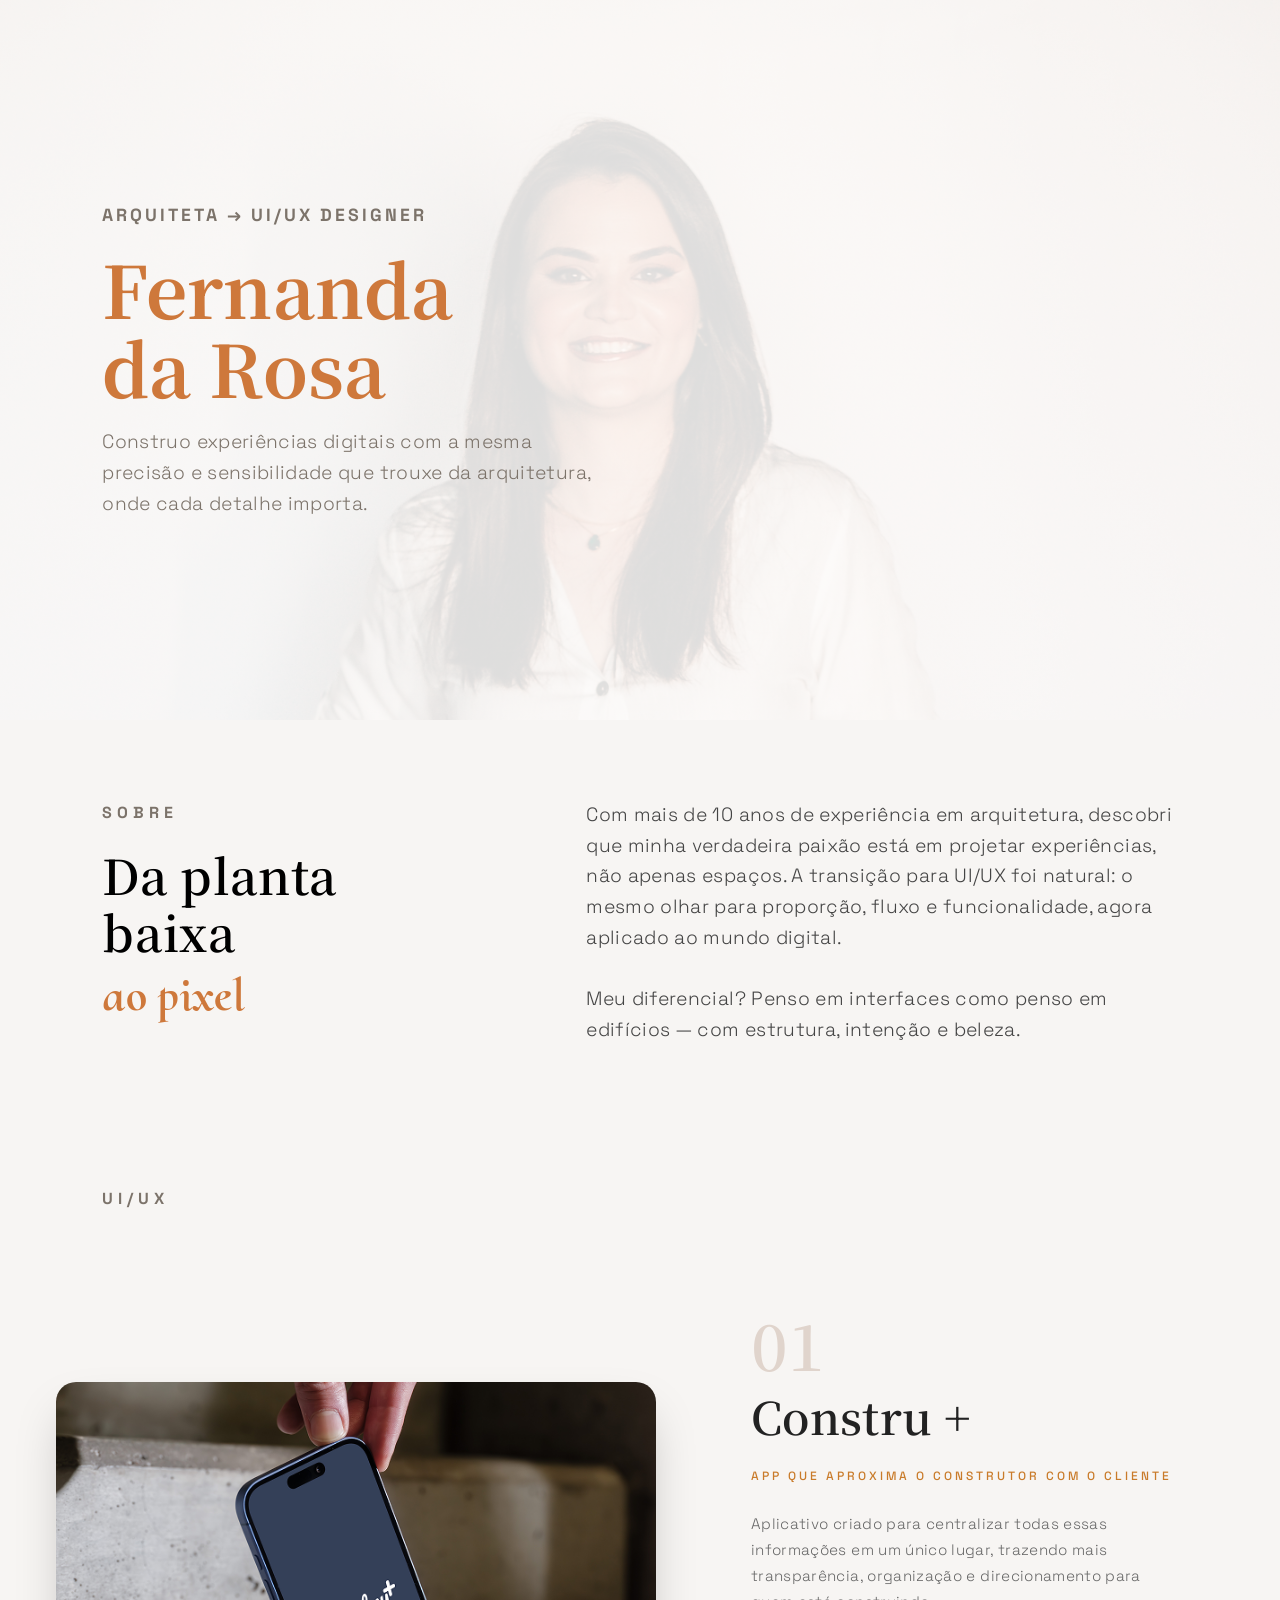
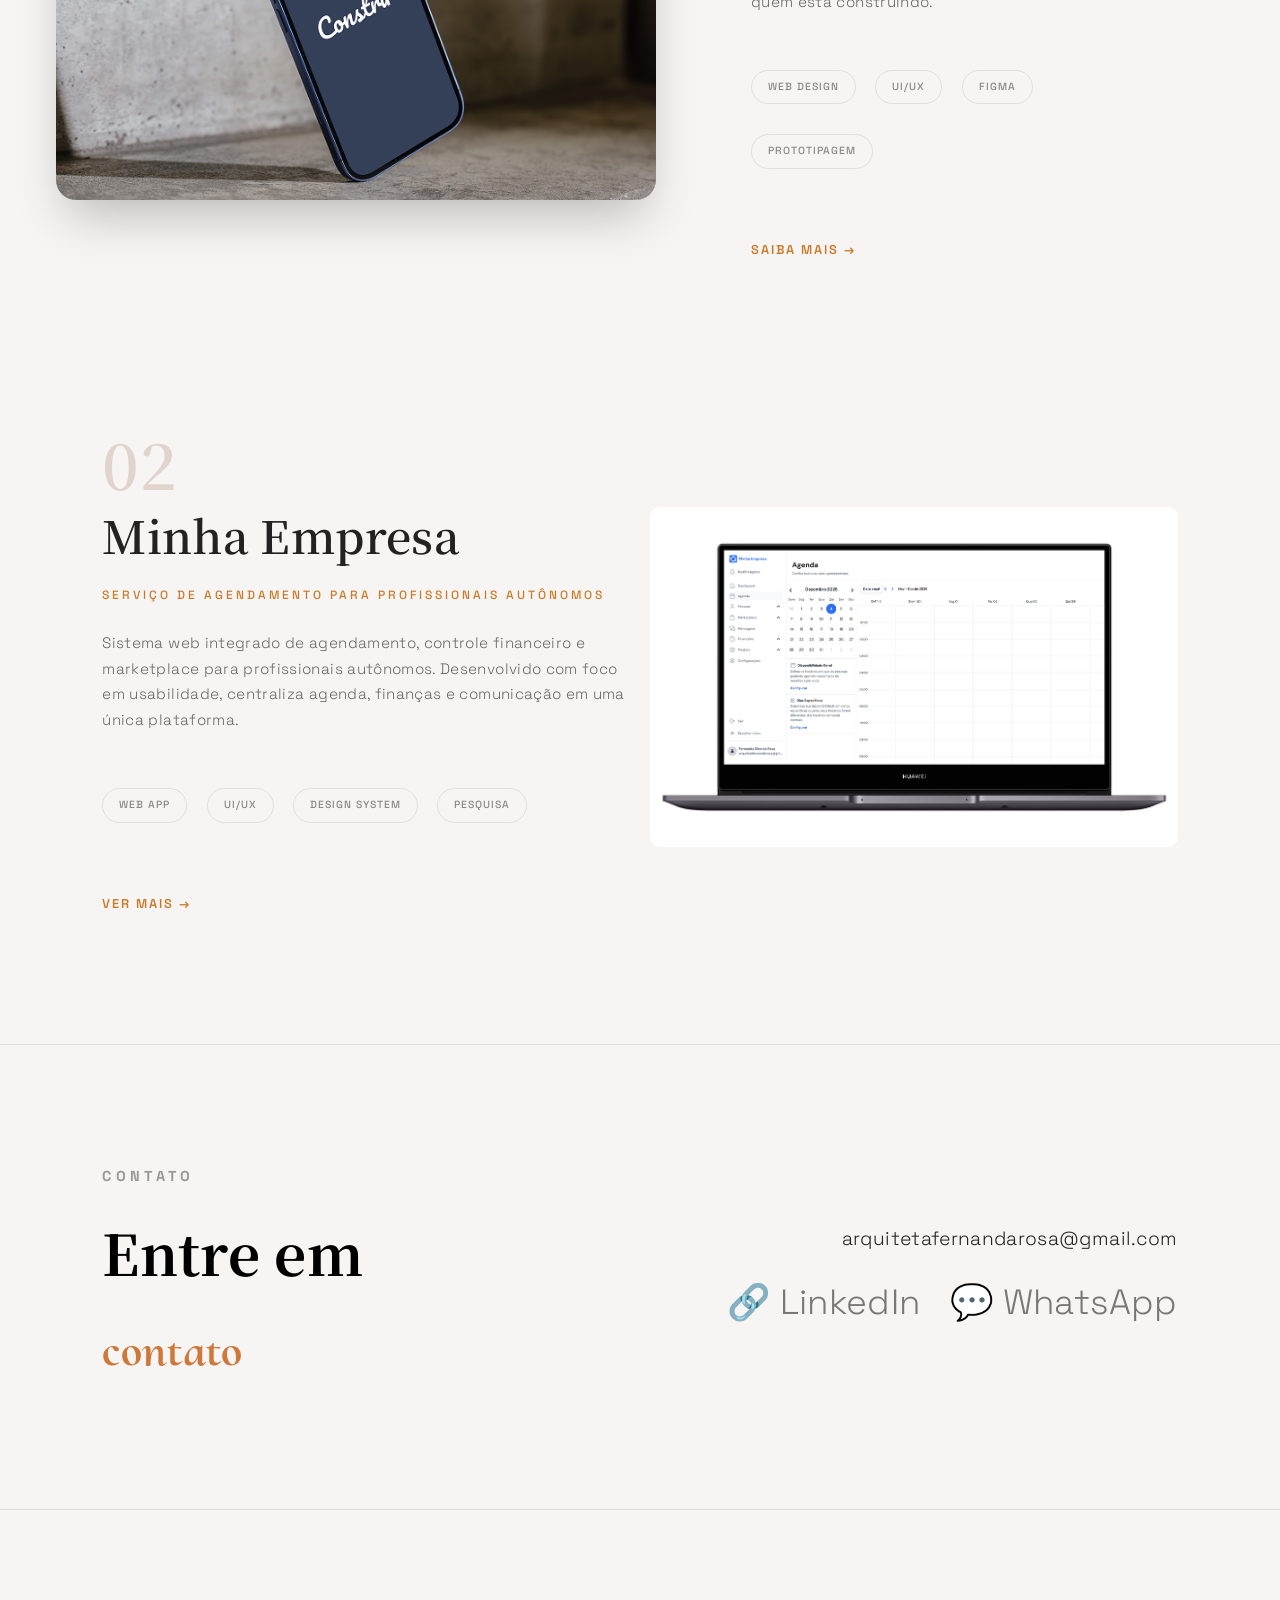
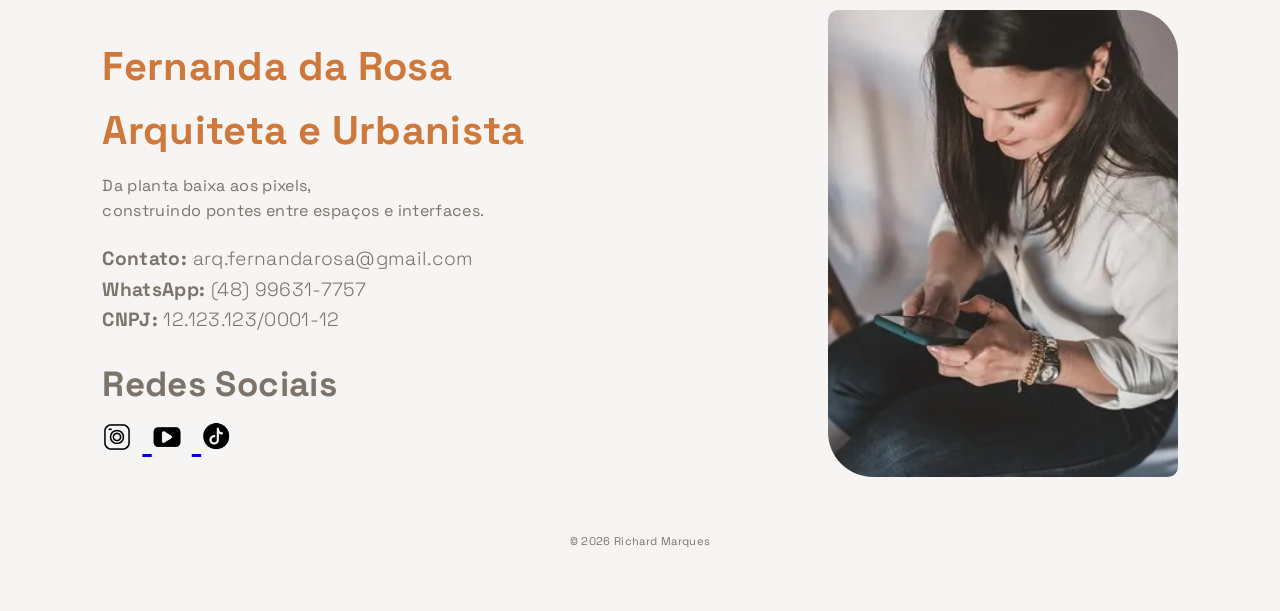
==== index.html @ e3bebecd "Add files via upload" ====
<!DOCTYPE html>
<html lang="pt-BR">

<head>
    <meta charset="UTF-8">
    <meta name="viewport" content="width=device-width, initial-scale=1.0">
    <title>Fernanda Rosa Arquitetura</title>

    <link rel="shortcut icon" href="./src/imagens/logo.ico" type="image/x-icon">

    <link rel="preconnect" href="https://fonts.googleapis.com">
<link rel="preconnect" href="https://fonts.gstatic.com" crossorigin>
<link href="https://fonts.googleapis.com/css2?family=Noto+Serif+JP:wght@200..900&display=swap" rel="stylesheet">

<link rel="preconnect" href="https://fonts.googleapis.com">
<link rel="preconnect" href="https://fonts.gstatic.com" crossorigin>
<link href="https://fonts.googleapis.com/css2?family=Space+Grotesk:wght@300..700&display=swap" rel="stylesheet">

<link rel="preconnect" href="https://fonts.googleapis.com">
<link rel="preconnect" href="https://fonts.gstatic.com" crossorigin>
<link href="https://fonts.googleapis.com/css2?family=Cormorant+Upright:wght@300;400;500;600;700&display=swap" rel="stylesheet">

    <link rel="stylesheet" href="./src/css/estilos.css">
    <link rel="stylesheet" href="./src/css/reset.css">
    <link rel="stylesheet" href="./src/css/responsivo.css">
</head>

<body>

    <header class="header">
        <div class="header-content">
            <h3>Arquiteta → UI/UX Designer</h3>
            <h1>Fernanda <br>da Rosa</h1>
            <p>
                Construo experiências digitais com a mesma <br> precisão e sensibilidade que trouxe da arquitetura, <br>onde cada
                detalhe importa.
            </p>
        </div>
    </header>

    <section class="container">
        <div class="sobre-content">

            <!-- ESQUERDA -->
            <div class="sobre-esquerda">
                <h3 class="sobre-projeto">Sobre</h3>
                <h2 class="planta-projeto">Da planta baixa <br>
                    <span class="destaque">ao pixel</span>
                </h2>
            </div>

            <!-- DIREITA -->
            <div class="sobre-direita">
                <p class="sobre-descricao">
                    Com mais de 10 anos de experiência em arquitetura, descobri que minha verdadeira paixão está em
                    projetar
                    experiências, não apenas espaços. A transição para UI/UX foi natural: o mesmo olhar para proporção,
                    fluxo e funcionalidade, agora aplicado ao mundo digital.
                    <br><br>
                    Meu diferencial? Penso em interfaces como penso em edifícios — com estrutura, intenção e beleza.
                </p>

            </div>

        </div>
    </section>

    <article class="ui-ux">
        <h3>UI/UX</h3>
    </article>


    <section class="constru">

        <!-- IMAGEM -->
        <div class="constru-img">
            <img class="img-contru" src="./src/imagens/project1.png" alt="Foto do app">
        </div>

        <!-- CONTEÚDO -->
        <div class="constru-info">

            <h1 class="numeros">01</h1>
            <h3 class="titulo-projeto">Constru +</h3>

            <p class="subtitulo-projeto">
                APP QUE APROXIMA O CONSTRUTOR COM O CLIENTE
            </p>

            <p class="descricao-projeto">
                Aplicativo criado para centralizar todas essas informações em um único lugar, trazendo mais
                transparência, organização e direcionamento para quem está construindo.
            </p>

            <div class="tags">
                <span>Web Design</span>
                <span>UI/UX</span>
                <span>Figma</span>
                <span>Prototipagem</span>
            </div>

            <a class="link-projeto" href="app.html">Saiba mais →</a>

        </div>
    </section>

    <section class="container-empresa">
        <!-- TEXTO -->
        <div class="empresa-info">
            <h1 class="numeros">02</h1>
            <h2 class="titulo-projeto">Minha Empresa</h2>
            <h4 class="subtitulo-projeto">SERVIÇO DE AGENDAMENTO PARA PROFISSIONAIS AUTÔNOMOS</h4>

            <p class="descricao-projeto">
                Sistema web integrado de agendamento, controle financeiro e marketplace para profissionais autônomos.
                Desenvolvido com foco em usabilidade, centraliza agenda, finanças e comunicação em uma única plataforma.
            </p>
            <div class="tags">
                <span>WEB APP</span>
                <span>UI/UX</span>
                <span>DESIGN SYSTEM</span>
                <span>PESQUISA</span>
            </div>

            <a class="link-projeto" href="empresa.html">Ver mais →</a>

        </div>

        <!-- IMAGEM -->
        <div class="empresa-img">
            <img class="img-empresa" src="./src/imagens/cover.jpg" alt="Minha empresa">
        </div>

    </section>

    <hr>

    <section class="contato">
        <div class="container-redes">

            <!-- ESQUERDA -->
            <div class="contato-esquerda">
                <h3 class="correio">contato</h3>
                <h2 class="contato-titulo-projeto">Entre em <br> <span class="destaque">contato</span></h2>
            </div>

            <!-- DIREITA -->
            <div class="contato-direita">

                <a href="mailto:arquitetafernandarosa@gmail.com" class="email">
                    arquitetafernandarosa@gmail.com
                </a>

                <div class="links-contato">

                    <a href="https://www.linkedin.com/in/linkfernandarosa/" target="_blank">
                        <span>🔗</span> LinkedIn
                    </a>

                    <a href="https://wa.me/5548996317757" target="_blank">
                        <span>💬</span> WhatsApp
                    </a>

                </div>

            </div>

        </div>
    </section>

    <hr>

    <footer class="footer">

        <div class="footer-container">

            <div class="footer-texto">
                <h1>Fernanda da Rosa <br> Arquiteta e Urbanista</h1>
                <h2>Da planta baixa aos pixels, <br>construindo pontes entre espaços e interfaces.</h2>

                <p>
                    <strong>Contato:</strong> arq.fernandarosa@gmail.com <br>
                    <strong>WhatsApp:</strong> (48) 99631-7757 <br>
                    <strong>CNPJ:</strong> 12.123.123/0001-12
                </p>

                <h4>Redes Sociais</h4>

                <div class="redes">
                    <a href="https://www.instagram.com/arq.fernandarosa/">
                        <img src="./src/imagens/Instagram.webp">
                    </a>
                    <a
                        href="https://www.instagram.com/p/DKYJdZPtG6T/?utm_source=ig_web_copy_link&igsh=MzRlODBiNWFlZA==">
                        <img src="./src/imagens/Youtube.webp">
                    </a>
                    <a
                        href="https://www.instagram.com/p/C-5cLgjO-78/?utm_source=ig_web_copy_link&igsh=MzRlODBiNWFlZA==">
                        <img src="./src/imagens/Tiktok.webp">
                    </a>
                </div>
            </div>

            <!-- DIREITA -->
            <div class="footer-imagem">
                <img src="./src/imagens/fernanda-celular.webp" alt="Projeto arquitetônico">
            </div>

        </div>

        <h6>© 2026 Richard Marques</h6>

    </footer>

</body>

</html>
---- src/css/estilos.css ----
body {
    font-family: "Space Grotesk", sans-serif;
    font-weight: 300;
    letter-spacing: 0.01em;
    line-height: 1.6;
    font-size: 35px;
    background-color: #f7f5f3;
}

/* ===== PADRÃO DE CONTAINER - TODAS IGUAIS ===== */
.container,
.constru,
.container-empresa,
.contato,
.ui-ux {
    width: 100%;
    max-width: 1400px;
    margin: 0 auto;
    padding: 80px 8%;  /* todas com o mesmo padding lateral */
}

/* Ajuste específico para UI/UX (menos espaço vertical) */
.ui-ux {
    padding: 40px 8% 20px 8%;
}

/* ===== SEÇÕES ===== */
section, article {
    padding: 0;
}

/* ===== HEADER ===== */
.header {
    min-height: 80vh;
    display: flex;
    align-items: center;
    background: linear-gradient(rgba(255,255,255,0.85), rgba(255,255,255,0.85)), url('../imagens/portrait.jpg');
    background-size: cover;
}

.header-content {
    width: 90%;
    max-width: 880px;
    margin: 0;
    margin-left: 8%;  /* alinhado com o padding das sections */
}

.header h3 {
    letter-spacing: 3px;
    font-weight: 800;
    color: #7c736a;
    font-size: 1.1rem;
    text-transform: uppercase;
}

.header h1 {
    font-size: 4.5rem;
    color: #ce783b;
    margin: 20px 0;
    line-height: 1.1;
    font-family: "Noto Serif JP", serif;
}

.header p {
    font-size: 1.2rem;
    color: #7c736a;
}

/* ===== SOBRE ===== */
.sobre-content {
    display: flex;
    justify-content: space-between;
    align-items: flex-start;
    gap: 80px;
}

.sobre-esquerda {
    flex: 0.8;
    max-width: 35%;
    padding-left: 0;  /* garante que não tem padding extra */
}

.sobre-esquerda h3 {
    font-size: 1rem;
    letter-spacing: 0.3em;
    text-transform: uppercase;
    color: #7c736a;
    margin-bottom: 20px;
}

.sobre-esquerda h2 {
    font-size: 3.0rem;
    font-weight: 600;
    font-family: "Noto Serif JP", serif;
    line-height: 1.2;
}

.destaque {
    font-family: "Cormorant Upright", serif;
    font-size: 3.0rem;
    font-weight: bold;
    color: #ce783b;
}

.sobre-direita {
    flex: 1.2;
    max-width: 55%;
}

.sobre-direita p {
    font-size: 1.2rem;
    line-height: 1.6;
    color: #444;
    margin-bottom: 20px;
}

/* ===== UI/UX ===== */
.ui-ux h3 {
    font-size: 1rem;
    letter-spacing: 0.3em;
    text-transform: uppercase;
    color: #7c736a;
}

/* ===== PROJETO CONSTRU ===== */
.constru {
    display: flex;
    align-items: center;
    gap: 40px;
    padding-left: 0;  /* garante que não tem padding extra */
}

.constru-img {
    flex: 1.5;
    display: flex;
    justify-content: center;
}

.img-contru {
    width: 100%;
    max-width: 600px;
    height: auto;
    border-radius: 20px;
    box-shadow: 0 25px 50px -12px rgba(0,0,0,0.25);
}

.constru-info {
    flex: 0.9;
}

.numeros {
    font-size: 4rem;
    font-weight: 600;
    color: #e0d4cc;
    font-family: "Noto Serif JP", serif;
    line-height: 1;
    margin-bottom: 0;
}

.titulo-projeto {
    font-size: 2.8rem;
    margin: 5px 0 15px 0;
    font-weight: 600;
    font-family: "Noto Serif JP", serif;
    color: #222;
}

.subtitulo-projeto {
    font-size: 0.75rem;
    text-transform: uppercase;
    color: #c97b2a;
    margin-bottom: 25px;
    letter-spacing: 3px;
    font-weight: 500;
}

.descricao-projeto {
    color: #666;
    line-height: 1.7;
    margin-bottom: 35px;
    font-size: 0.95rem;
}

.tags {
    margin-bottom: 35px;
}

.tags span {
    font-size: 0.65rem;
    text-transform: uppercase;
    padding: 8px 16px;
    border: 1px solid #e0e0e0;
    border-radius: 30px;
    margin-right: 10px;
    margin-bottom: 10px;
    display: inline-block;
    color: #888;
    font-weight: 500;
    letter-spacing: 1px;
}

.link-projeto {
    display: inline-flex;
    align-items: center;
    gap: 10px;
    font-size: 0.8rem;
    text-transform: uppercase;
    letter-spacing: 2px;
    color: #c97b2a;
    text-decoration: none;
    transition: 0.3s;
    font-weight: 600;
}

.link-projeto:hover {
    gap: 15px;
    color: #a05f20;
}

/* ===== PROJETO EMPRESA ===== */
.container-empresa {
    display: flex;
    align-items: center;
    justify-content: space-between;
    gap: 20px;
}

.empresa-info {
    flex: 1;
}

.empresa-img {
    flex: 1;
    display: flex;
    justify-content: flex-end;
}

.img-empresa {
    width: 100%;
    max-width: 600px;
    border-radius: 10px;
}

/* ===== LINHA HR ===== */
hr {
    border: none;
    height: 1px;
    background: #ddd;
    margin: 40px 0;
    width: 100%;
    display: block;
}

/* ===== CONTATO ===== */
.container-redes {
    display: flex;
    justify-content: space-between;
    align-items: center;
    gap: 40px;
}

.contato-esquerda {
    display: flex;
    flex-direction: column;
    align-items: flex-start;
}

.correio {
    font-size: 0.9rem;
    letter-spacing: 0.3em;
    text-transform: uppercase;
    color: #999;
    margin-bottom: 20px;
}

.contato-titulo-projeto {
    font-size: 3.5rem;
    font-family: "Noto Serif JP", serif;
}

.contato-direita {
    display: flex;
    flex-direction: column;
    align-items: flex-end;
    gap: 20px;
}

.email {
    font-size: 1.2rem;
    text-decoration: none;
    color: #222;
    transition: 0.3s;
}

.email:hover {
    color: #c97b2a;
}

.links-contato {
    display: flex;
    gap: 30px;
}

.links-contato a {
    display: flex;
    align-items: center;
    gap: 8px;
    text-decoration: none;
    color: #777;
    transition: 0.3s;
}

.links-contato a:hover {
    color: #c97b2a;
    transform: translateX(5px);
}

/* ===== FOOTER ===== */
.footer {
    background: #f7f5f3;
    color: #7c736a;
    padding: 60px 8%;  /* mesmo padding das sections */
}

.footer-container {
    display: flex;
    justify-content: space-between;
    align-items: center;
    max-width: 1400px;
    margin: auto;
    gap: 40px;
    flex-wrap: wrap;
}

.footer-texto {
    max-width: 500px;
}

.footer-texto h1 {
    font-size: 2.5rem;
    margin-bottom: 10px;
    color: #ce783b;
}

.footer-texto h2 {
    font-weight: 400;
    margin-bottom: 20px;
    font-size: 1rem;
}

.footer-texto p {
    margin-bottom: 20px;
    font-size: 1.2rem;
}

.redes img {
    width: 30px;
    margin-right: 10px;
    transition: 0.3s;
}

.redes img:hover {
    transform: scale(1.2);
}

.footer-imagem img {
    width: 350px;
    border-radius: 10px 45px;
    text-align: center;
}

.footer h6 {
    text-align: center;
    margin-top: 40px;
    font-weight: normal;
    font-size: 0.7rem;
}
---- src/css/responsivo.css ----
/* ============================= */
/* TABLET (até 1200px) */
/* ============================= */
@media (max-width: 1200px) {

    body {
        font-size: 20px;
    }

    /* layout vira coluna */
    .sobre-content,
    .constru,
    .container-empresa,
    .container-redes {
        flex-direction: column;
        align-items: center;
        text-align: center;
        gap: 50px;
    }

    /* largura total */
    .sobre-esquerda,
    .sobre-direita {
        max-width: 100%;
    }

    /* tipografia */
    .header h1 {
        font-size: 3.5rem;
    }

    .titulo-projeto {
        font-size: 2.2rem;
    }

    .contato-titulo-projeto {
        font-size: 2.8rem;
    }

    /* contato */
    .contato-direita {
        align-items: center;
    }

    .links-contato {
        flex-direction: column;
        gap: 15px;
    }

    .footer-container {
        flex-direction: column;
        text-align: center;
    }
}

/* ============================= */
/* MOBILE (até 768px) */
/* ============================= */
@media (max-width: 768px) {

    body {
        font-size: 16px;
    }

    /* container padding menor */
    .container,
    .constru,
    .container-empresa,
    .contato,
    .ui-ux {
        padding: 60px 5%;
    }

    /* header */
    .header {
        min-height: 70vh;
    }

    .header-content {
        margin-left: 0;
        text-align: left;
    }

    .header h1 {
        font-size: 2.5rem;
    }

    .header p {
        font-size: 1rem;
    }

    /* SOBRE */
    .sobre-esquerda h2 {
        font-size: 2rem;
    }

    .destaque {
        font-size: 2.2rem;
    }

    /* imagens */
    .img-contru,
    .img-empresa {
        max-width: 100%;
    }

    /* títulos */
    .titulo-projeto {
        font-size: 1.8rem;
    }

    /* contato */
    .contato-titulo-projeto {
        font-size: 2rem;
    }

    .email {
        font-size: 0.9rem;
    }

    /* footer */
    .footer-imagem img {
        width: 100%;
        max-width: 250px;
    }
}


/* ===== RESPONSIVO do APP.HTML===== */

@media(max-width:768px){

    header{
        padding: 20px;
    }

    .intro-container h1{
        font-size: 32px;
    }

    .intro-container p{
        font-size: 16px;
    }

}



/* ===== RESPONSIVO - ESTILOEMPRESA ===== */

@media(max-width:768px){

    .intro-container{
        text-align: left;
    }

    .intro-container h1{
        font-size: 36px;
    }

    .intro-container p{
        font-size: 16px;
    }

}
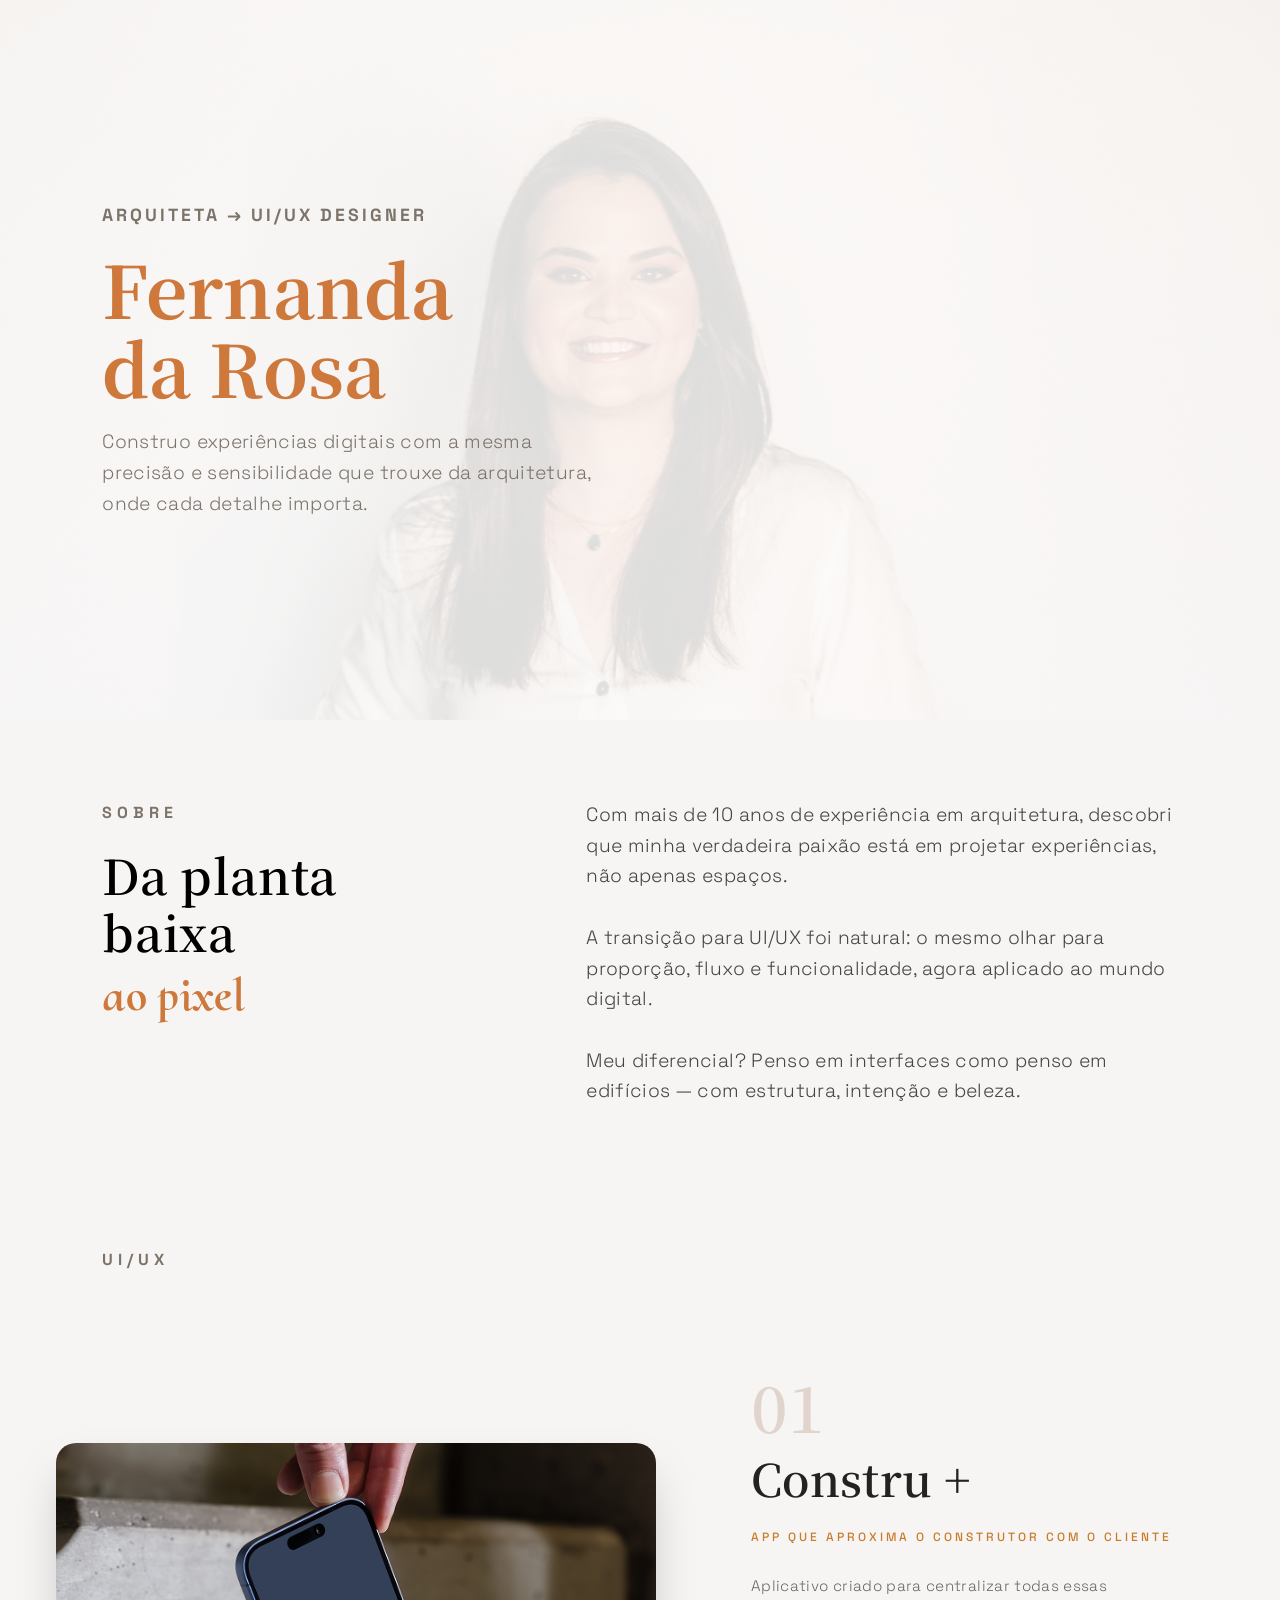
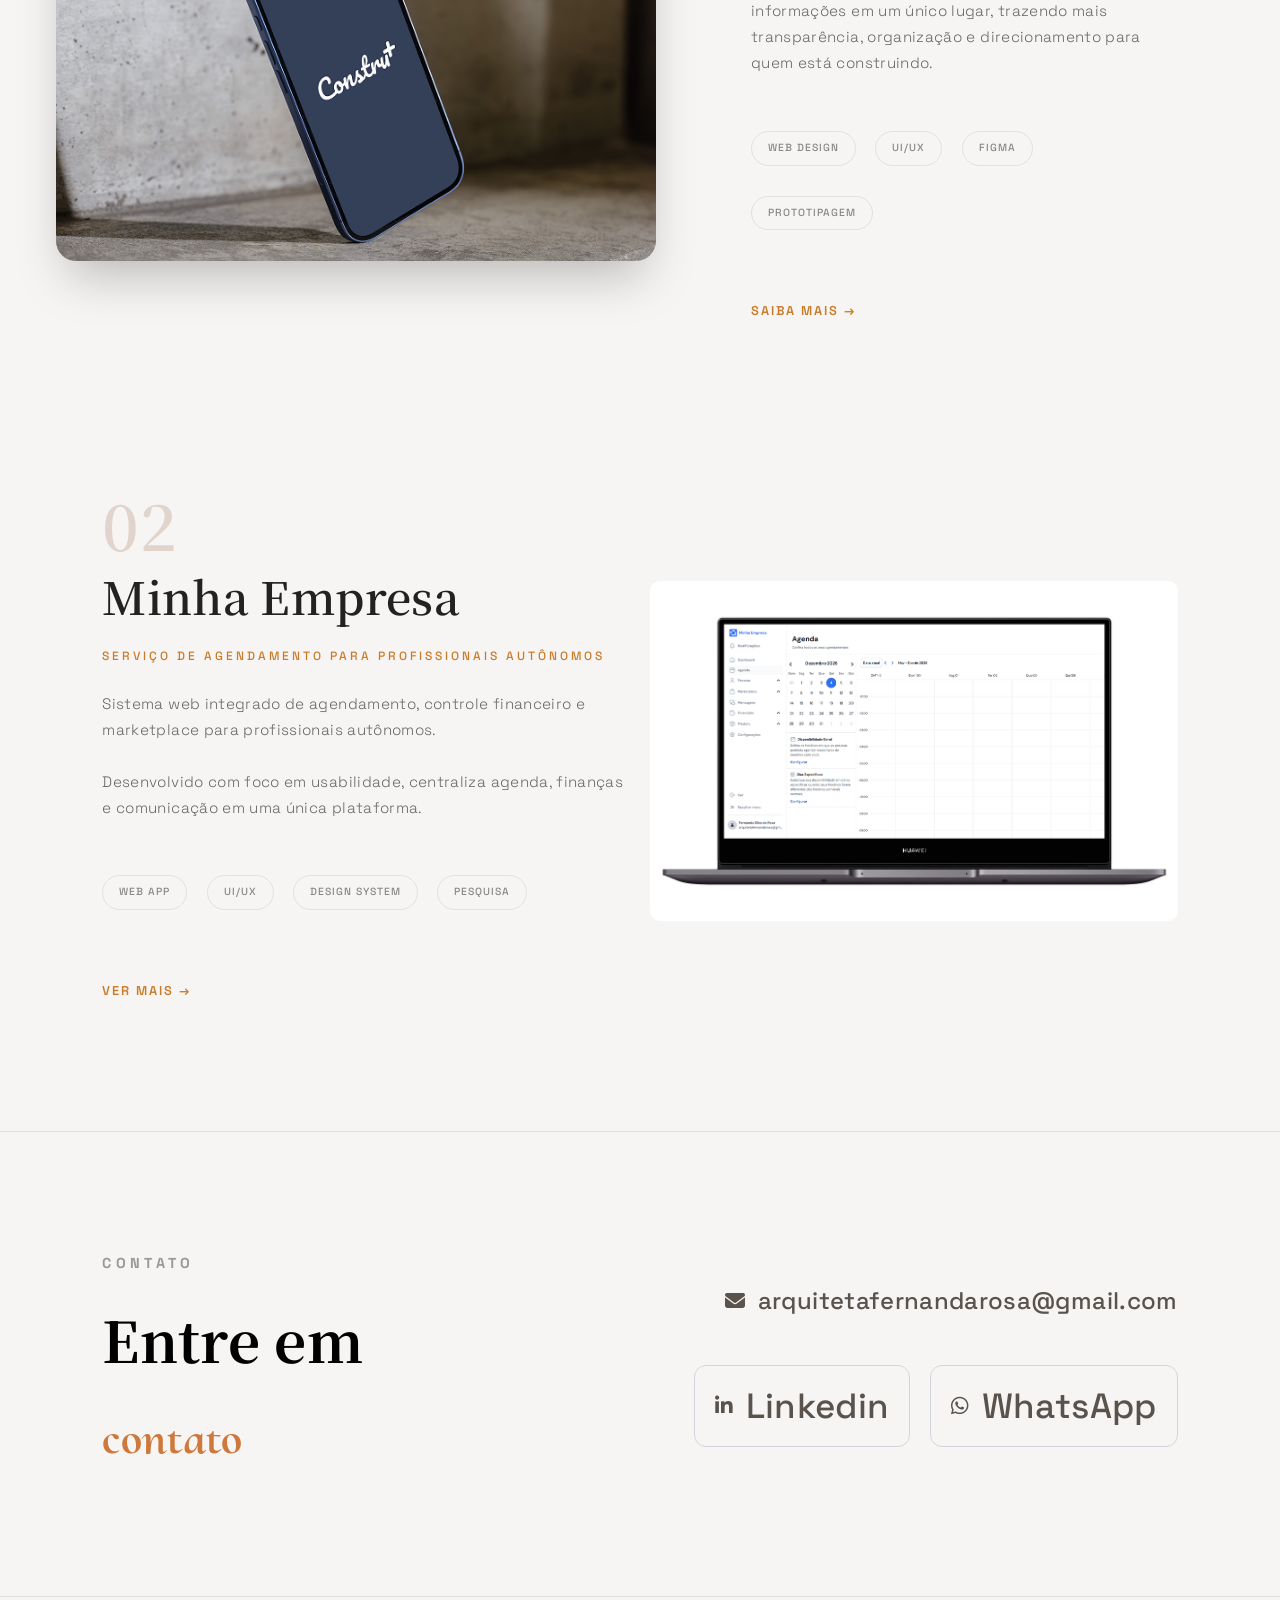
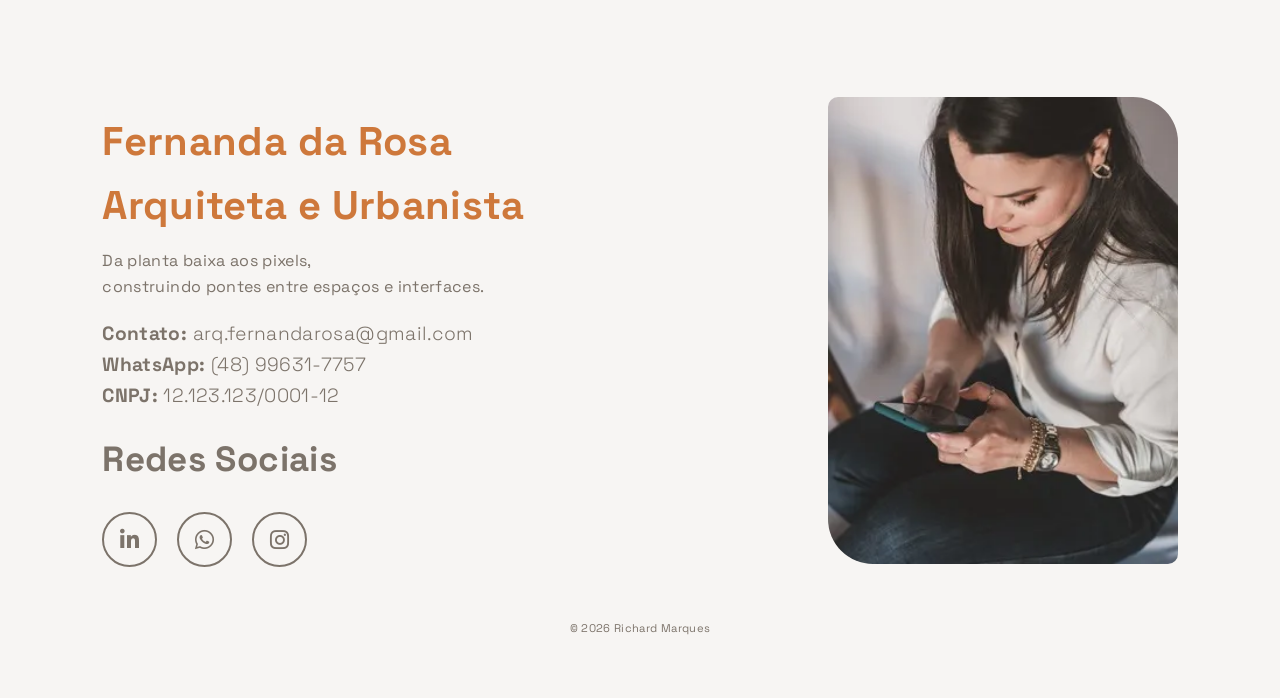
==== commit 8496f8ca: "Add files via upload" ====
--- a/index.html
+++ b/index.html
@@ -8,202 +8,402 @@
 
     <link rel="shortcut icon" href="./src/imagens/logo.ico" type="image/x-icon">
 
+    <!-- GOOGLE FONTS -->
+
     <link rel="preconnect" href="https://fonts.googleapis.com">
-<link rel="preconnect" href="https://fonts.gstatic.com" crossorigin>
-<link href="https://fonts.googleapis.com/css2?family=Noto+Serif+JP:wght@200..900&display=swap" rel="stylesheet">
-
-<link rel="preconnect" href="https://fonts.googleapis.com">
-<link rel="preconnect" href="https://fonts.gstatic.com" crossorigin>
-<link href="https://fonts.googleapis.com/css2?family=Space+Grotesk:wght@300..700&display=swap" rel="stylesheet">
-
-<link rel="preconnect" href="https://fonts.googleapis.com">
-<link rel="preconnect" href="https://fonts.gstatic.com" crossorigin>
-<link href="https://fonts.googleapis.com/css2?family=Cormorant+Upright:wght@300;400;500;600;700&display=swap" rel="stylesheet">
+    <link rel="preconnect" href="https://fonts.gstatic.com" crossorigin>
+
+    <link href="https://fonts.googleapis.com/css2?family=Noto+Serif+JP:wght@200..900&display=swap"
+        rel="stylesheet">
+
+    <link href="https://fonts.googleapis.com/css2?family=Space+Grotesk:wght@300..700&display=swap"
+        rel="stylesheet">
+
+    <link href="https://fonts.googleapis.com/css2?family=Cormorant+Upright:wght@300;400;500;600;700&display=swap"
+        rel="stylesheet">
+
+    <!-- AOS ANIMATION -->
+
+    <link rel="stylesheet" href="https://unpkg.com/aos@2.3.1/dist/aos.css" />
+
+    <!-- FONT AWESONE-->
+    <link rel="stylesheet" href="https://cdnjs.cloudflare.com/ajax/libs/font-awesome/6.5.1/css/all.min.css">
+
+    <!-- CSS -->
 
     <link rel="stylesheet" href="./src/css/estilos.css">
     <link rel="stylesheet" href="./src/css/reset.css">
     <link rel="stylesheet" href="./src/css/responsivo.css">
+
 </head>
 
 <body>
 
+    <!-- HEADER -->
+
     <header class="header">
-        <div class="header-content">
+
+        <div class="header-content" data-aos="fade-up">
+
             <h3>Arquiteta → UI/UX Designer</h3>
-            <h1>Fernanda <br>da Rosa</h1>
+
+            <h1>
+                Fernanda <br>da Rosa
+            </h1>
+
             <p>
-                Construo experiências digitais com a mesma <br> precisão e sensibilidade que trouxe da arquitetura, <br>onde cada
-                detalhe importa.
+                Construo experiências digitais com a mesma
+                <br>
+                precisão e sensibilidade que trouxe da arquitetura,
+                <br>
+                onde cada detalhe importa.
             </p>
-        </div>
+
+        </div>
+
     </header>
 
+    <!-- SOBRE -->
+
     <section class="container">
+
         <div class="sobre-content">
 
             <!-- ESQUERDA -->
-            <div class="sobre-esquerda">
-                <h3 class="sobre-projeto">Sobre</h3>
-                <h2 class="planta-projeto">Da planta baixa <br>
-                    <span class="destaque">ao pixel</span>
+
+            <div class="sobre-esquerda" data-aos="fade-right">
+
+                <h3 class="sobre-projeto">
+                    Sobre
+                </h3>
+
+                <h2 class="planta-projeto">
+                    Da planta baixa <br>
+                    <span class="destaque">
+                        ao pixel
+                    </span>
                 </h2>
+
             </div>
 
             <!-- DIREITA -->
-            <div class="sobre-direita">
+
+            <div class="sobre-direita" data-aos="fade-left">
+
                 <p class="sobre-descricao">
-                    Com mais de 10 anos de experiência em arquitetura, descobri que minha verdadeira paixão está em
-                    projetar
-                    experiências, não apenas espaços. A transição para UI/UX foi natural: o mesmo olhar para proporção,
-                    fluxo e funcionalidade, agora aplicado ao mundo digital.
+
+                    Com mais de 10 anos de experiência em arquitetura,
+                    descobri que minha verdadeira paixão está em
+                    projetar experiências, não apenas espaços.
+
                     <br><br>
-                    Meu diferencial? Penso em interfaces como penso em edifícios — com estrutura, intenção e beleza.
+
+                    A transição para UI/UX foi natural:
+                    o mesmo olhar para proporção, fluxo e funcionalidade,
+                    agora aplicado ao mundo digital.
+
+                    <br><br>
+
+                    Meu diferencial?
+                    Penso em interfaces como penso em edifícios —
+                    com estrutura, intenção e beleza.
+
                 </p>
 
             </div>
 
         </div>
+
     </section>
 
-    <article class="ui-ux">
+    <!-- UI UX -->
+
+    <article class="ui-ux" data-aos="fade-up">
+
         <h3>UI/UX</h3>
+
     </article>
 
+    <!-- PROJETO 01 -->
 
     <section class="constru">
 
         <!-- IMAGEM -->
-        <div class="constru-img">
-            <img class="img-contru" src="./src/imagens/project1.png" alt="Foto do app">
+
+        <div class="constru-img" data-aos="fade-right">
+
+            <img class="img-contru"
+                src="./src/imagens/project1.png"
+                alt="Foto do app">
+
         </div>
 
         <!-- CONTEÚDO -->
-        <div class="constru-info">
+
+        <div class="constru-info" data-aos="fade-left">
 
             <h1 class="numeros">01</h1>
-            <h3 class="titulo-projeto">Constru +</h3>
+
+            <h3 class="titulo-projeto">
+                Constru +
+            </h3>
 
             <p class="subtitulo-projeto">
                 APP QUE APROXIMA O CONSTRUTOR COM O CLIENTE
             </p>
 
             <p class="descricao-projeto">
-                Aplicativo criado para centralizar todas essas informações em um único lugar, trazendo mais
-                transparência, organização e direcionamento para quem está construindo.
+                Aplicativo criado para centralizar todas essas informações
+                em um único lugar, trazendo mais transparência,
+                organização e direcionamento para quem está construindo.
             </p>
 
             <div class="tags">
+
                 <span>Web Design</span>
                 <span>UI/UX</span>
                 <span>Figma</span>
                 <span>Prototipagem</span>
-            </div>
-
-            <a class="link-projeto" href="app.html">Saiba mais →</a>
-
-        </div>
+
+            </div>
+
+            <a class="link-projeto" href="app.html">
+                Saiba mais →
+            </a>
+
+        </div>
+
     </section>
 
+    <!-- PROJETO 02 -->
+
     <section class="container-empresa">
+
         <!-- TEXTO -->
-        <div class="empresa-info">
+
+        <div class="empresa-info" data-aos="fade-right">
+
             <h1 class="numeros">02</h1>
-            <h2 class="titulo-projeto">Minha Empresa</h2>
-            <h4 class="subtitulo-projeto">SERVIÇO DE AGENDAMENTO PARA PROFISSIONAIS AUTÔNOMOS</h4>
+
+            <h2 class="titulo-projeto">
+                Minha Empresa
+            </h2>
+
+            <h4 class="subtitulo-projeto">
+                SERVIÇO DE AGENDAMENTO PARA PROFISSIONAIS AUTÔNOMOS
+            </h4>
 
             <p class="descricao-projeto">
-                Sistema web integrado de agendamento, controle financeiro e marketplace para profissionais autônomos.
-                Desenvolvido com foco em usabilidade, centraliza agenda, finanças e comunicação em uma única plataforma.
+
+                Sistema web integrado de agendamento,
+                controle financeiro e marketplace
+                para profissionais autônomos.
+
+                <br><br>
+
+                Desenvolvido com foco em usabilidade,
+                centraliza agenda, finanças e comunicação
+                em uma única plataforma.
+
             </p>
+
             <div class="tags">
+
                 <span>WEB APP</span>
                 <span>UI/UX</span>
                 <span>DESIGN SYSTEM</span>
                 <span>PESQUISA</span>
-            </div>
-
-            <a class="link-projeto" href="empresa.html">Ver mais →</a>
+
+            </div>
+
+            <a class="link-projeto" href="empresa.html">
+                Ver mais →
+            </a>
 
         </div>
 
         <!-- IMAGEM -->
-        <div class="empresa-img">
-            <img class="img-empresa" src="./src/imagens/cover.jpg" alt="Minha empresa">
+
+        <div class="empresa-img" data-aos="fade-left">
+
+            <img class="img-empresa"
+                src="./src/imagens/cover.jpg"
+                alt="Minha empresa">
+
         </div>
 
     </section>
 
     <hr>
 
+    <!-- CONTATO -->
+
     <section class="contato">
-        <div class="container-redes">
-
-            <!-- ESQUERDA -->
-            <div class="contato-esquerda">
-                <h3 class="correio">contato</h3>
-                <h2 class="contato-titulo-projeto">Entre em <br> <span class="destaque">contato</span></h2>
-            </div>
-
-            <!-- DIREITA -->
-            <div class="contato-direita">
-
-                <a href="mailto:arquitetafernandarosa@gmail.com" class="email">
-                    arquitetafernandarosa@gmail.com
+
+    <div class="container-redes">
+
+        <!-- ESQUERDA -->
+
+        <div class="contato-esquerda" data-aos="fade-right">
+
+            <h3 class="correio">
+                contato
+            </h3>
+
+            <h2 class="contato-titulo-projeto">
+
+                Entre em <br>
+
+                <span class="destaque">
+                    contato
+                </span>
+
+            </h2>
+
+        </div>
+
+        <!-- DIREITA -->
+
+        <div class="contato-direita" data-aos="fade-left">
+
+            <!-- EMAIL -->
+
+            <a href="mailto:arquitetafernandarosa@gmail.com"
+                class="email">
+
+                <i class="fa-solid fa-envelope"></i>
+
+                arquitetafernandarosa@gmail.com
+
+            </a>
+
+            <!-- LINKS -->
+
+            <div class="links-contato">
+
+                <!-- LINKEDIN -->
+
+                <a href="https://www.linkedin.com/in/linkfernandarosa/"
+                    target="_blank"
+                    class="linkedin-link">
+
+                    <i class="fab fa-linkedin-in"></i>
+
+                    Linkedin
+
                 </a>
 
-                <div class="links-contato">
-
-                    <a href="https://www.linkedin.com/in/linkfernandarosa/" target="_blank">
-                        <span>🔗</span> LinkedIn
-                    </a>
-
-                    <a href="https://wa.me/5548996317757" target="_blank">
-                        <span>💬</span> WhatsApp
-                    </a>
-
-                </div>
-
-            </div>
-
-        </div>
-    </section>
+                <!-- WHATSAPP -->
+
+                <a href="https://wa.me/5548996317757"
+                    target="_blank"
+                    class="whatsapp-link">
+
+                    <i class="fab fa-whatsapp"></i>
+
+                    WhatsApp
+
+                </a>
+
+            </div>
+
+        </div>
+
+    </div>
+
+</section>
 
     <hr>
 
+    <!-- FOOTER -->
+
     <footer class="footer">
 
         <div class="footer-container">
 
-            <div class="footer-texto">
-                <h1>Fernanda da Rosa <br> Arquiteta e Urbanista</h1>
-                <h2>Da planta baixa aos pixels, <br>construindo pontes entre espaços e interfaces.</h2>
+            <!-- TEXTO -->
+
+            <div class="footer-texto" data-aos="fade-right">
+
+                <h1>
+                    Fernanda da Rosa <br>
+                    Arquiteta e Urbanista
+                </h1>
+
+                <h2>
+                    Da planta baixa aos pixels,
+                    <br>
+                    construindo pontes entre espaços e interfaces.
+                </h2>
 
                 <p>
-                    <strong>Contato:</strong> arq.fernandarosa@gmail.com <br>
-                    <strong>WhatsApp:</strong> (48) 99631-7757 <br>
-                    <strong>CNPJ:</strong> 12.123.123/0001-12
+
+                    <strong>Contato:</strong>
+                    arq.fernandarosa@gmail.com
+
+                    <br>
+
+                    <strong>WhatsApp:</strong>
+                    (48) 99631-7757
+
+                    <br>
+
+                    <strong>CNPJ:</strong>
+                    12.123.123/0001-12
+
                 </p>
 
                 <h4>Redes Sociais</h4>
 
-                <div class="redes">
-                    <a href="https://www.instagram.com/arq.fernandarosa/">
-                        <img src="./src/imagens/Instagram.webp">
-                    </a>
-                    <a
-                        href="https://www.instagram.com/p/DKYJdZPtG6T/?utm_source=ig_web_copy_link&igsh=MzRlODBiNWFlZA==">
-                        <img src="./src/imagens/Youtube.webp">
-                    </a>
-                    <a
-                        href="https://www.instagram.com/p/C-5cLgjO-78/?utm_source=ig_web_copy_link&igsh=MzRlODBiNWFlZA==">
-                        <img src="./src/imagens/Tiktok.webp">
-                    </a>
-                </div>
-            </div>
-
-            <!-- DIREITA -->
-            <div class="footer-imagem">
-                <img src="./src/imagens/fernanda-celular.webp" alt="Projeto arquitetônico">
+                <ul class="redes-sociais-footer">
+
+    <!-- LINKEDIN -->
+
+    <li>
+        <a href="https://www.linkedin.com/in/linkfernandarosa/"
+            class="linkedin"
+            target="_blank">
+
+            <i class="fab fa-linkedin-in"></i>
+
+        </a>
+    </li>
+
+    <!-- WHATSAPP -->
+
+    <li>
+        <a href="https://wa.me/5548996317757"
+            class="whatsapp"
+            target="_blank">
+
+            <i class="fab fa-whatsapp"></i>
+
+        </a>
+    </li>
+
+    <!-- INSTAGRAM -->
+
+    <li>
+        <a href="https://www.instagram.com/arq.fernandarosa/"
+            class="instagram"
+            target="_blank">
+
+            <i class="fab fa-instagram"></i>
+
+        </a>
+    </li>
+
+</ul>
+
+            </div>
+
+            <!-- IMAGEM -->
+
+            <div class="footer-imagem" data-aos="fade-left">
+
+                <img src="./src/imagens/fernanda-celular.webp"
+                    alt="Projeto arquitetônico">
+
             </div>
 
         </div>
@@ -212,6 +412,22 @@
 
     </footer>
 
+    <!-- AOS SCRIPT -->
+
+    <script src="https://unpkg.com/aos@2.3.1/dist/aos.js"></script>
+
+    <script>
+
+        AOS.init({
+
+            duration: 1200,
+            once: true,
+            offset: 120
+
+        });
+
+    </script>
+
 </body>
 
 </html>
--- a/src/css/estilos.css
+++ b/src/css/estilos.css
@@ -285,34 +285,76 @@
     gap: 20px;
 }
 
-.email {
-    font-size: 1.2rem;
+/* ===== CONTATO email linkdin whatsapp===== */
+
+.email,
+.links-contato a{
+
+    display: flex;
+    align-items: center;
+    gap: 12px;
+
     text-decoration: none;
-    color: #222;
-    transition: 0.3s;
-}
-
-.email:hover {
-    color: #c97b2a;
-}
-
-.links-contato {
-    display: flex;
-    gap: 30px;
-}
-
-.links-contato a {
-    display: flex;
-    align-items: center;
-    gap: 8px;
-    text-decoration: none;
-    color: #777;
-    transition: 0.3s;
-}
-
-.links-contato a:hover {
-    color: #c97b2a;
-    transform: translateX(5px);
+
+    color: #5a534d;
+
+    font-weight: 500;
+
+    transition: 0.3s ease;
+}
+
+/* ===== EMAIL ===== */
+
+.email{
+    font-size: 24px;
+    margin-bottom: 25px;
+}
+
+.email i{
+    font-size: 20px;
+}
+
+/* ===== LINKS ===== */
+
+.links-contato{
+    display: flex;
+    gap: 20px;
+}
+
+.links-contato a{
+    padding: 12px 20px;
+
+    border: 1px solid #d1d5db;
+
+    border-radius: 12px;
+}
+
+/* ===== ÍCONES ===== */
+
+.links-contato a i{
+    font-size: 20px;
+}
+
+/* ===== HOVER ===== */
+
+.linkedin-link:hover{
+    background: #0A66C2;
+    color: white;
+    border-color: #0A66C2;
+
+    transform: translateY(-3px);
+}
+
+.whatsapp-link:hover{
+    background: #25D366;
+    color: white;
+    border-color: #25D366;
+
+    transform: translateY(-3px);
+}
+
+.email:hover{
+    opacity: 0.8;
 }
 
 /* ===== FOOTER ===== */
@@ -351,16 +393,6 @@
 .footer-texto p {
     margin-bottom: 20px;
     font-size: 1.2rem;
-}
-
-.redes img {
-    width: 30px;
-    margin-right: 10px;
-    transition: 0.3s;
-}
-
-.redes img:hover {
-    transform: scale(1.2);
 }
 
 .footer-imagem img {
@@ -376,3 +408,85 @@
     font-size: 0.7rem;
 }
 
+/* ===== REDES SOCIAIS ===== */
+
+.redes-sociais-footer{
+    display: flex;
+    gap: 20px;
+
+    margin-top: 25px;
+}
+
+.redes-sociais-footer li{
+    list-style: none;
+}
+
+.redes-sociais-footer a{
+    text-decoration: none;
+}
+
+.redes-sociais-footer i{
+
+    width: 55px;
+    height: 55px;
+
+    border: 2px solid #7c736a;
+
+    border-radius: 50%;
+
+    display: flex;
+    align-items: center;
+    justify-content: center;
+
+    font-size: 22px;
+
+    color: #7c736a;
+
+    transition: 0.4s ease;
+}
+
+/* ===== LINKEDIN ===== */
+
+.redes-sociais-footer a.linkedin:hover i{
+
+    background: #0A66C2;
+
+    border-color: #0A66C2;
+
+    color: white;
+
+    transform: translateY(-5px) scale(1.1);
+}
+
+/* ===== WHATSAPP ===== */
+
+.redes-sociais-footer a.whatsapp:hover i{
+
+    background: #25D366;
+
+    border-color: #25D366;
+
+    color: white;
+
+    transform: translateY(-5px) scale(1.1);
+}
+
+/* ===== INSTAGRAM ===== */
+
+.redes-sociais-footer a.instagram:hover i{
+
+    background: linear-gradient(
+        45deg,
+        #1877f2,
+        #833ab4,
+        #fd1d1d,
+        #fcb045
+    );
+
+    border: none;
+
+    color: white;
+
+    transform: translateY(-5px) scale(1.1);
+}
+
--- a/src/css/responsivo.css
+++ b/src/css/responsivo.css
@@ -150,16 +150,54 @@
 
 @media(max-width:768px){
 
+    .intro-app{
+        padding: 20px 25px;
+    }
+
+    .empresa{
+        padding: 20px 25px;
+    }
+
     .intro-container{
         text-align: left;
     }
 
     .intro-container h1{
-        font-size: 36px;
+        font-size: 42px;
+        line-height: 1.1;
     }
 
     .intro-container p{
         font-size: 16px;
+        line-height: 1.7;
+
+        max-width: 100%;
+    }
+
+    .empresa-container h1{
+        font-size: 28px;
+    }
+
+    .empresa-container p{
+        font-size: 16px;
+
+        max-width: 100%;
+    }
+
+    .tag-empresa{
+        font-size: 34px;
+    }
+
+    .imagem-app{
+        padding: 10px 15px 50px;
+    }
+
+    .imagem-app img{
+        border-radius: 14px;
+    }
+
+    .topo-container{
+        padding-bottom: 50px;
     }
 
 }
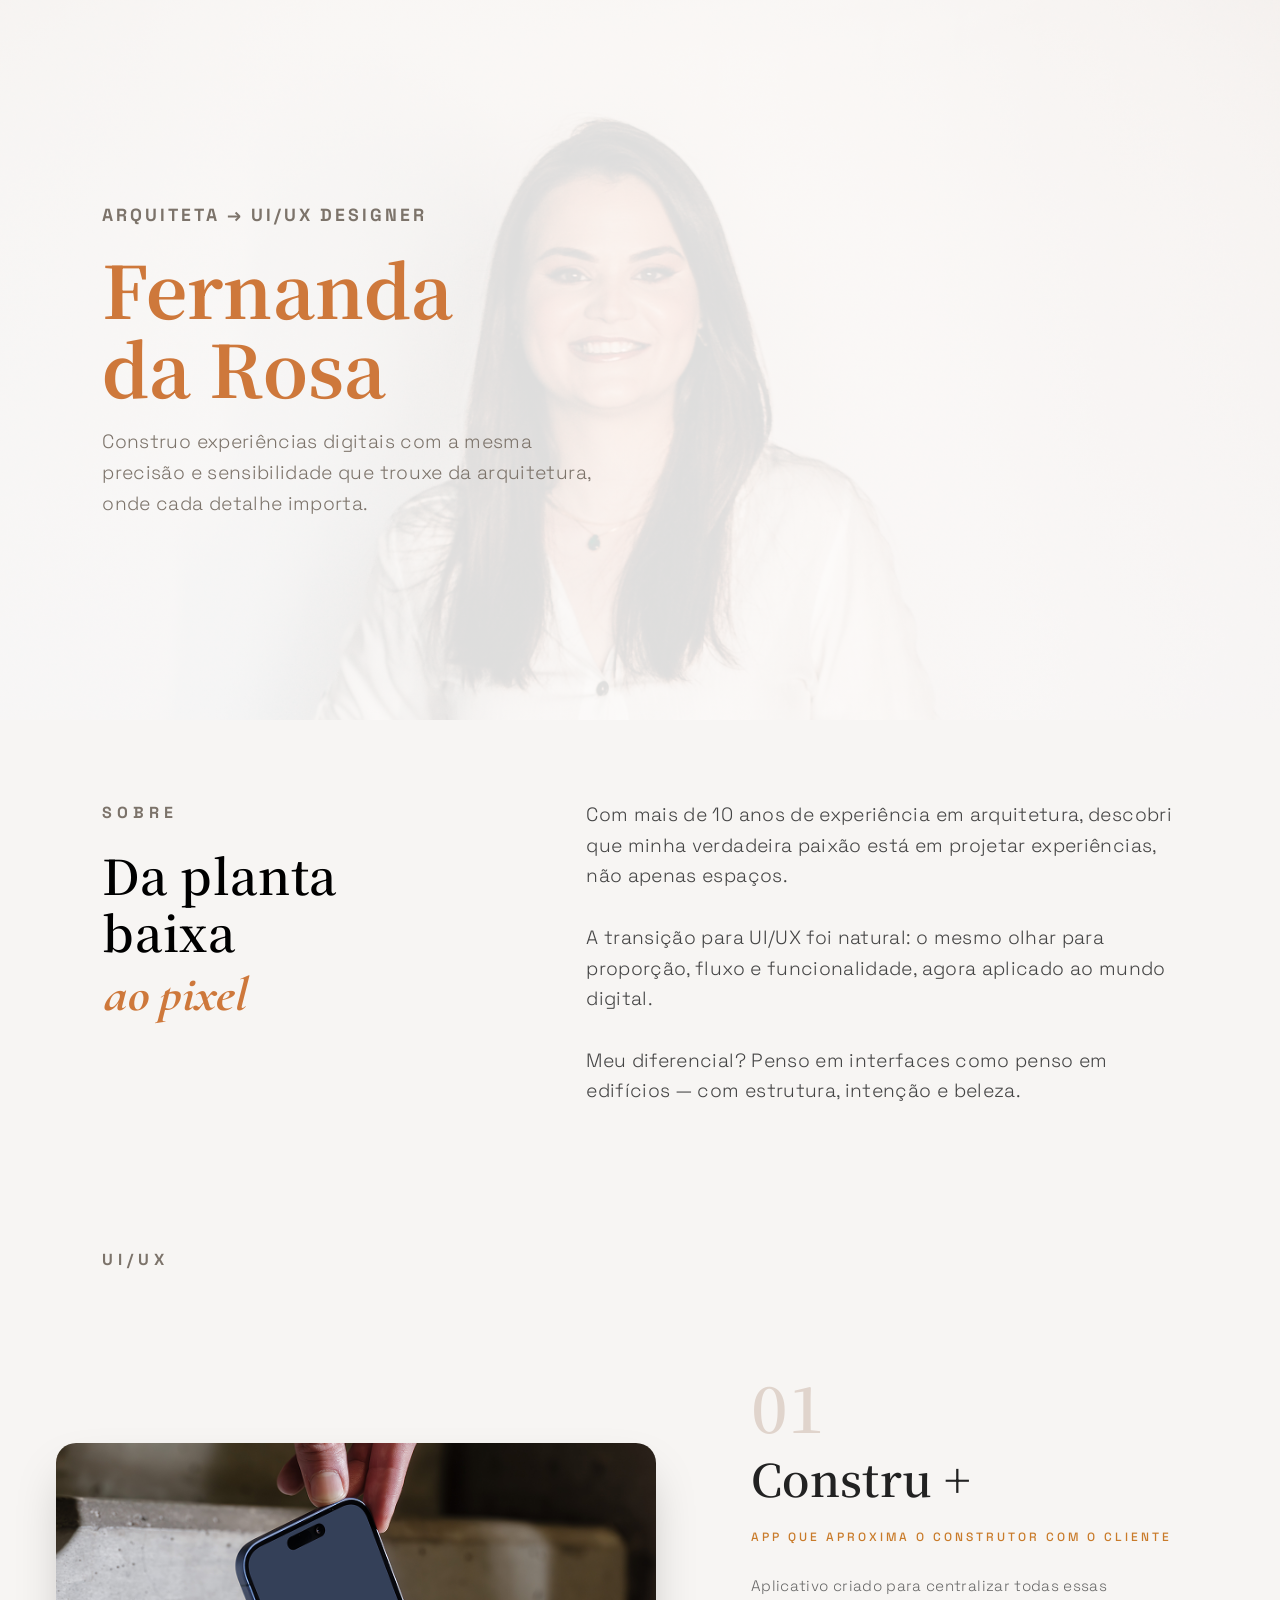
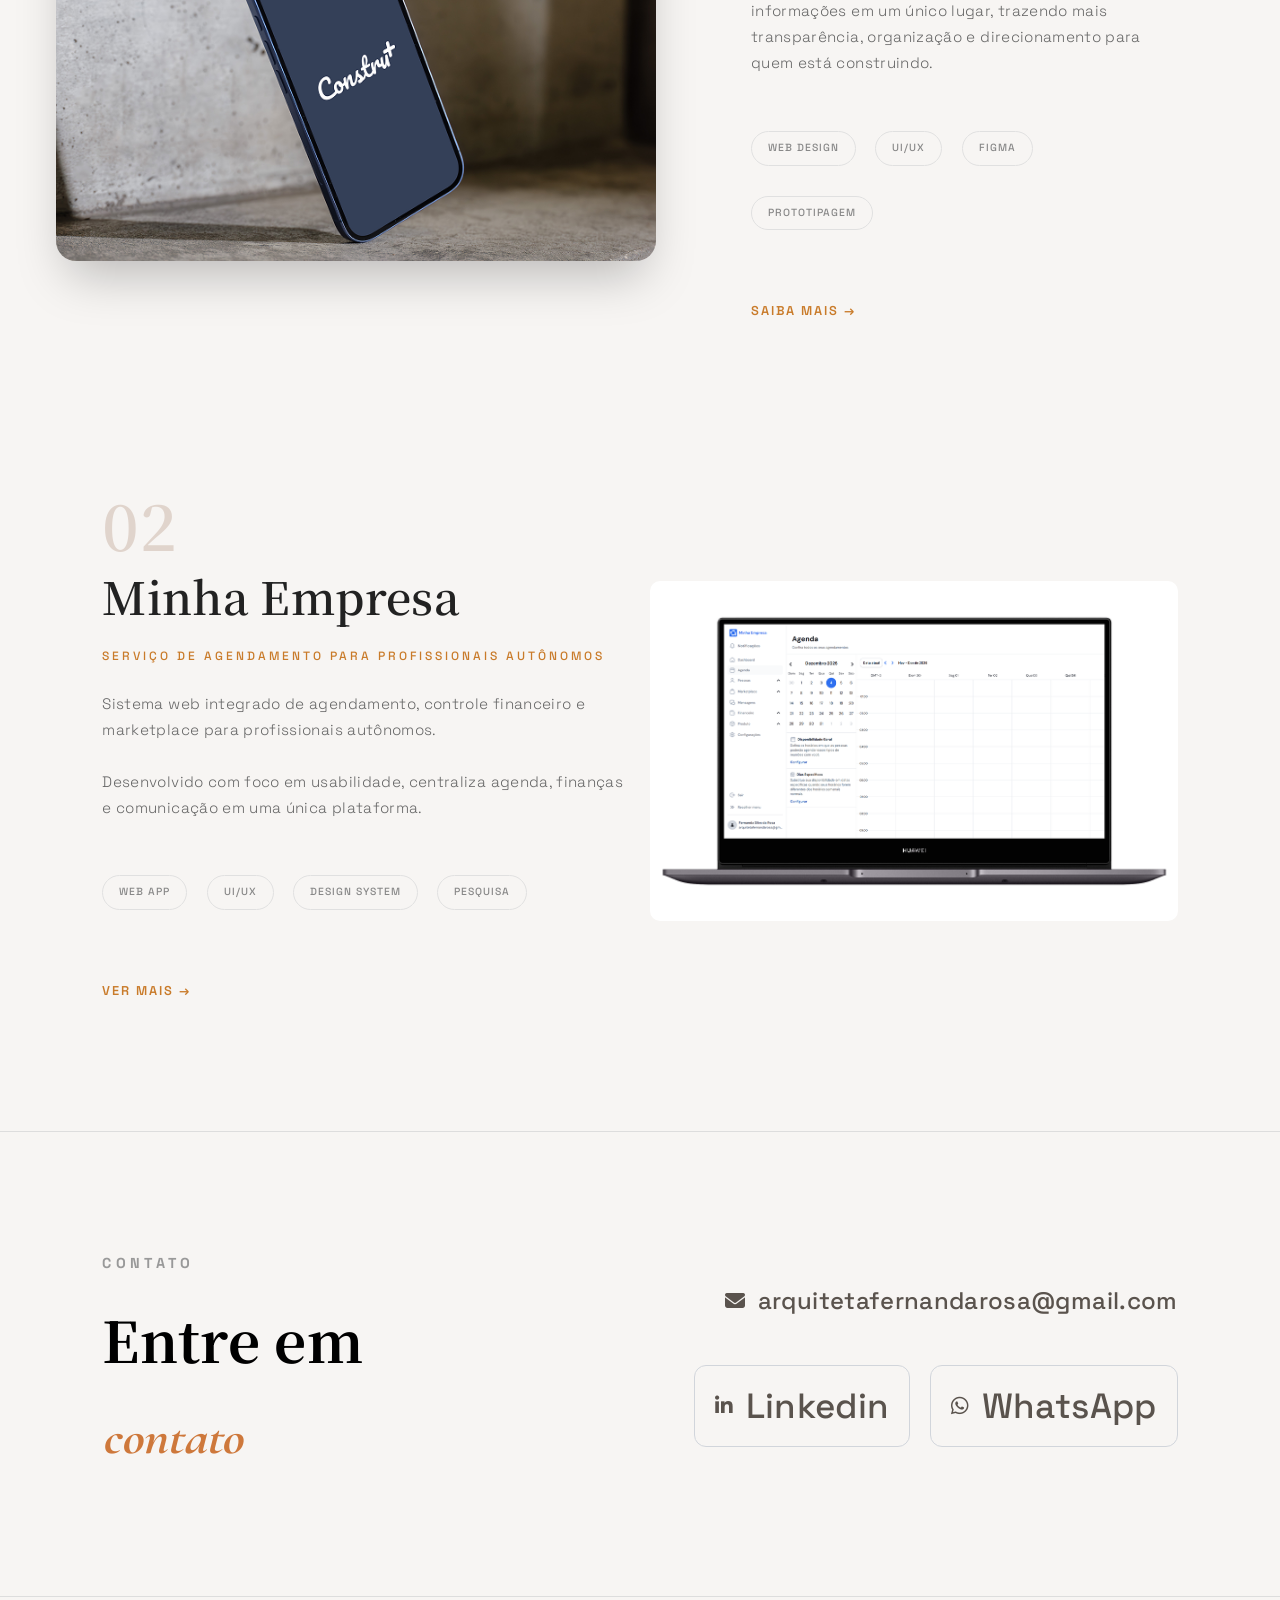
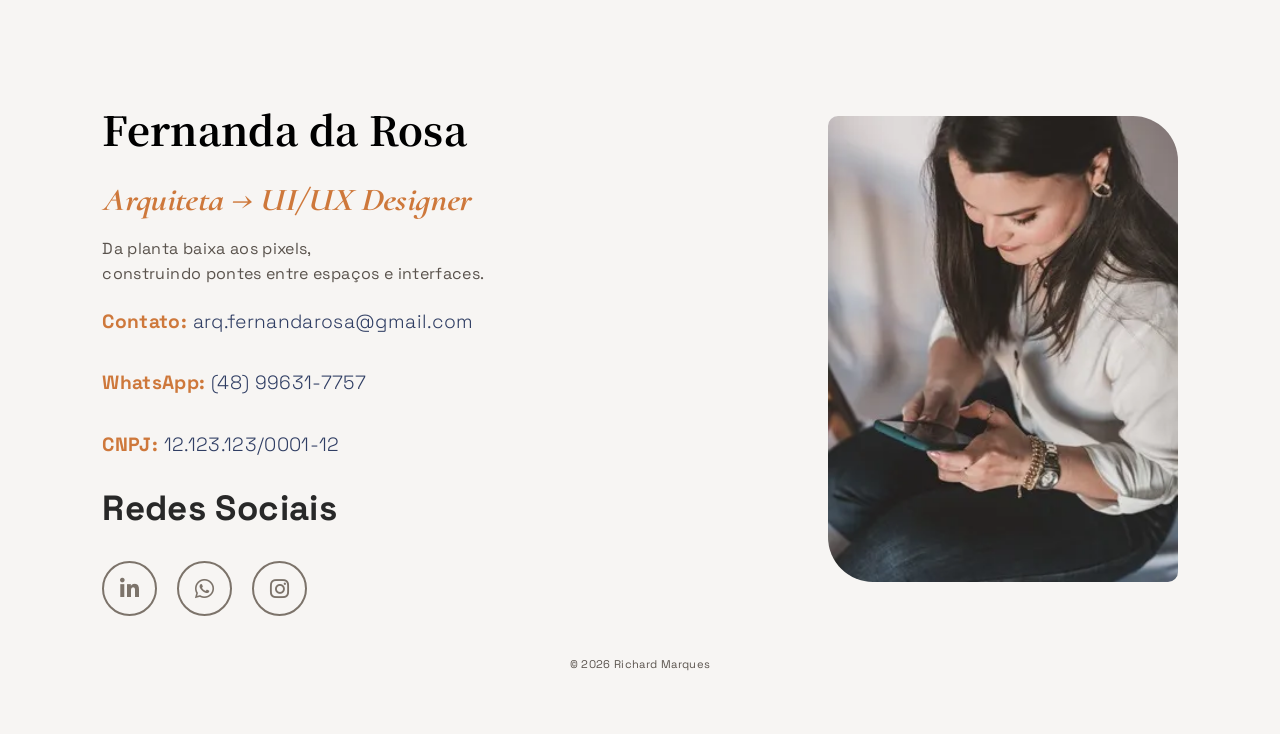
==== commit a27e3b58: "Add files via upload" ====
--- a/index.html
+++ b/index.html
@@ -4,7 +4,7 @@
 <head>
     <meta charset="UTF-8">
     <meta name="viewport" content="width=device-width, initial-scale=1.0">
-    <title>Fernanda Rosa Arquitetura</title>
+    <title>Fernanda Rosa / Arquiteta → UI/UX Designer</title>
 
     <link rel="shortcut icon" href="./src/imagens/logo.ico" type="image/x-icon">
 
@@ -13,11 +13,9 @@
     <link rel="preconnect" href="https://fonts.googleapis.com">
     <link rel="preconnect" href="https://fonts.gstatic.com" crossorigin>
 
-    <link href="https://fonts.googleapis.com/css2?family=Noto+Serif+JP:wght@200..900&display=swap"
-        rel="stylesheet">
-
-    <link href="https://fonts.googleapis.com/css2?family=Space+Grotesk:wght@300..700&display=swap"
-        rel="stylesheet">
+    <link href="https://fonts.googleapis.com/css2?family=Noto+Serif+JP:wght@200..900&display=swap" rel="stylesheet">
+
+    <link href="https://fonts.googleapis.com/css2?family=Space+Grotesk:wght@300..700&display=swap" rel="stylesheet">
 
     <link href="https://fonts.googleapis.com/css2?family=Cormorant+Upright:wght@300;400;500;600;700&display=swap"
         rel="stylesheet">
@@ -132,9 +130,7 @@
 
         <div class="constru-img" data-aos="fade-right">
 
-            <img class="img-contru"
-                src="./src/imagens/project1.png"
-                alt="Foto do app">
+            <img class="img-contru" src="./src/imagens/project1.png" alt="Foto do app">
 
         </div>
 
@@ -226,9 +222,7 @@
 
         <div class="empresa-img" data-aos="fade-left">
 
-            <img class="img-empresa"
-                src="./src/imagens/cover.jpg"
-                alt="Minha empresa">
+            <img class="img-empresa" src="./src/imagens/cover.jpg" alt="Minha empresa">
 
         </div>
 
@@ -240,78 +234,73 @@
 
     <section class="contato">
 
-    <div class="container-redes">
-
-        <!-- ESQUERDA -->
-
-        <div class="contato-esquerda" data-aos="fade-right">
-
-            <h3 class="correio">
-                contato
-            </h3>
-
-            <h2 class="contato-titulo-projeto">
-
-                Entre em <br>
-
-                <span class="destaque">
+        <div class="container-redes">
+
+            <!-- ESQUERDA -->
+
+            <div class="contato-esquerda" data-aos="fade-right">
+
+                <h3 class="correio">
                     contato
-                </span>
-
-            </h2>
-
-        </div>
-
-        <!-- DIREITA -->
-
-        <div class="contato-direita" data-aos="fade-left">
-
-            <!-- EMAIL -->
-
-            <a href="mailto:arquitetafernandarosa@gmail.com"
-                class="email">
-
-                <i class="fa-solid fa-envelope"></i>
-
-                arquitetafernandarosa@gmail.com
-
-            </a>
-
-            <!-- LINKS -->
-
-            <div class="links-contato">
-
-                <!-- LINKEDIN -->
-
-                <a href="https://www.linkedin.com/in/linkfernandarosa/"
-                    target="_blank"
-                    class="linkedin-link">
-
-                    <i class="fab fa-linkedin-in"></i>
-
-                    Linkedin
+                </h3>
+
+                <h2 class="contato-titulo-projeto">
+
+                    Entre em <br>
+
+                    <span class="destaque">
+                        contato
+                    </span>
+
+                </h2>
+
+            </div>
+
+            <!-- DIREITA -->
+
+            <div class="contato-direita" data-aos="fade-left">
+
+                <!-- EMAIL -->
+
+                <a href="mailto:arquitetafernandarosa@gmail.com" class="email">
+
+                    <i class="fa-solid fa-envelope"></i>
+
+                    arquitetafernandarosa@gmail.com
 
                 </a>
 
-                <!-- WHATSAPP -->
-
-                <a href="https://wa.me/5548996317757"
-                    target="_blank"
-                    class="whatsapp-link">
-
-                    <i class="fab fa-whatsapp"></i>
-
-                    WhatsApp
-
-                </a>
-
-            </div>
-
-        </div>
-
-    </div>
-
-</section>
+                <!-- LINKS -->
+
+                <div class="links-contato">
+
+                    <!-- LINKEDIN -->
+
+                    <a href="https://www.linkedin.com/in/linkfernandarosa/" target="_blank" class="linkedin-link">
+
+                        <i class="fab fa-linkedin-in"></i>
+
+                        Linkedin
+
+                    </a>
+
+                    <!-- WHATSAPP -->
+
+                    <a href="https://wa.me/5548996317757" target="_blank" class="whatsapp-link">
+
+                        <i class="fab fa-whatsapp"></i>
+
+                        WhatsApp
+
+                    </a>
+
+                </div>
+
+            </div>
+
+        </div>
+
+    </section>
 
     <hr>
 
@@ -327,7 +316,7 @@
 
                 <h1>
                     Fernanda da Rosa <br>
-                    Arquiteta e Urbanista
+                    <span class="destaque-footer">Arquiteta → UI/UX Designer</span>
                 </h1>
 
                 <h2>
@@ -338,18 +327,33 @@
 
                 <p>
 
-                    <strong>Contato:</strong>
-                    arq.fernandarosa@gmail.com
-
-                    <br>
-
-                    <strong>WhatsApp:</strong>
-                    (48) 99631-7757
-
-                    <br>
-
-                    <strong>CNPJ:</strong>
-                    12.123.123/0001-12
+                    <strong class="cor-destaque">
+                        Contato:
+                    </strong>
+
+                    <span class="texto-email">
+                        arq.fernandarosa@gmail.com
+                    </span>
+
+                    <br><br>
+
+                    <strong class="cor-destaque">
+                        WhatsApp:
+                    </strong>
+
+                    <span class="texto-email">
+                        (48) 99631-7757
+                    </span>
+
+                    <br><br>
+
+                    <strong class="cor-destaque">
+                        CNPJ:
+                    </strong>
+
+                    <span class="texto-email">
+                        12.123.123/0001-12
+                    </span>
 
                 </p>
 
@@ -357,43 +361,37 @@
 
                 <ul class="redes-sociais-footer">
 
-    <!-- LINKEDIN -->
-
-    <li>
-        <a href="https://www.linkedin.com/in/linkfernandarosa/"
-            class="linkedin"
-            target="_blank">
-
-            <i class="fab fa-linkedin-in"></i>
-
-        </a>
-    </li>
-
-    <!-- WHATSAPP -->
-
-    <li>
-        <a href="https://wa.me/5548996317757"
-            class="whatsapp"
-            target="_blank">
-
-            <i class="fab fa-whatsapp"></i>
-
-        </a>
-    </li>
-
-    <!-- INSTAGRAM -->
-
-    <li>
-        <a href="https://www.instagram.com/arq.fernandarosa/"
-            class="instagram"
-            target="_blank">
-
-            <i class="fab fa-instagram"></i>
-
-        </a>
-    </li>
-
-</ul>
+                    <!-- LINKEDIN -->
+
+                    <li>
+                        <a href="https://www.linkedin.com/in/linkfernandarosa/" class="linkedin" target="_blank">
+
+                            <i class="fab fa-linkedin-in"></i>
+
+                        </a>
+                    </li>
+
+                    <!-- WHATSAPP -->
+
+                    <li>
+                        <a href="https://wa.me/5548996317757" class="whatsapp" target="_blank">
+
+                            <i class="fab fa-whatsapp"></i>
+
+                        </a>
+                    </li>
+
+                    <!-- INSTAGRAM -->
+
+                    <li>
+                        <a href="https://www.instagram.com/arq.fernandarosa/" class="instagram" target="_blank">
+
+                            <i class="fab fa-instagram"></i>
+
+                        </a>
+                    </li>
+
+                </ul>
 
             </div>
 
@@ -401,8 +399,7 @@
 
             <div class="footer-imagem" data-aos="fade-left">
 
-                <img src="./src/imagens/fernanda-celular.webp"
-                    alt="Projeto arquitetônico">
+                <img src="./src/imagens/fernanda-celular.webp" alt="Projeto arquitetônico">
 
             </div>
 
--- a/src/css/estilos.css
+++ b/src/css/estilos.css
@@ -97,6 +97,7 @@
 
 .destaque {
     font-family: "Cormorant Upright", serif;
+    font-style: italic;
     font-size: 3.0rem;
     font-weight: bold;
     color: #ce783b;
@@ -355,12 +356,13 @@
 
 .email:hover{
     opacity: 0.8;
+    color: #6200ff;
 }
 
 /* ===== FOOTER ===== */
 .footer {
     background: #f7f5f3;
-    color: #7c736a;
+    color: #5a534d;
     padding: 60px 8%;  /* mesmo padding das sections */
 }
 
@@ -379,15 +381,20 @@
 }
 
 .footer-texto h1 {
+    font-family: "Noto Serif JP", serif;
     font-size: 2.5rem;
     margin-bottom: 10px;
-    color: #ce783b;
+    color: #000;
 }
 
 .footer-texto h2 {
     font-weight: 400;
     margin-bottom: 20px;
     font-size: 1rem;
+}
+
+.footer-texto h4 {
+    color: #282828;
 }
 
 .footer-texto p {
@@ -406,6 +413,22 @@
     margin-top: 40px;
     font-weight: normal;
     font-size: 0.7rem;
+}
+
+.destaque-footer {
+    font-family: "Cormorant Upright", serif;
+    font-style: italic;
+    font-size: 2.0rem;
+    font-weight: bold;
+    color: #ce783b;
+}
+
+.cor-destaque{
+    color: #ce783b;
+}
+
+.texto-email{
+    color: #2f3d63;
 }
 
 /* ===== REDES SOCIAIS ===== */
--- a/src/css/responsivo.css
+++ b/src/css/responsivo.css
@@ -1,6 +1,7 @@
 /* ============================= */
 /* TABLET (até 1200px) */
 /* ============================= */
+
 @media (max-width: 1200px) {
 
     body {
@@ -8,23 +9,28 @@
     }
 
     /* layout vira coluna */
+
     .sobre-content,
     .constru,
     .container-empresa,
     .container-redes {
-        flex-direction: column;
-        align-items: center;
-        text-align: center;
+
+        flex-direction: column;
+        align-items: center;
+        text-align: center;
+
         gap: 50px;
     }
 
     /* largura total */
+
     .sobre-esquerda,
     .sobre-direita {
         max-width: 100%;
     }
 
     /* tipografia */
+
     .header h1 {
         font-size: 3.5rem;
     }
@@ -38,40 +44,51 @@
     }
 
     /* contato */
-    .contato-direita {
-        align-items: center;
-    }
-
-    .links-contato {
+
+    .contato-direita{
+        align-items: center;
+    }
+
+    .links-contato{
         flex-direction: column;
         gap: 15px;
     }
 
-    .footer-container {
-        flex-direction: column;
-        text-align: center;
+    /* footer */
+
+    .footer-container{
+        flex-direction: column;
+        text-align: center;
+    }
+
+    .redes-sociais-footer{
+        justify-content: center;
     }
 }
 
 /* ============================= */
 /* MOBILE (até 768px) */
 /* ============================= */
+
 @media (max-width: 768px) {
 
     body {
         font-size: 16px;
     }
 
-    /* container padding menor */
+    /* container */
+
     .container,
     .constru,
     .container-empresa,
     .contato,
     .ui-ux {
+
         padding: 60px 5%;
     }
 
     /* header */
+
     .header {
         min-height: 70vh;
     }
@@ -83,13 +100,16 @@
 
     .header h1 {
         font-size: 2.5rem;
+        line-height: 1.1;
     }
 
     .header p {
         font-size: 1rem;
+        line-height: 1.7;
     }
 
     /* SOBRE */
+
     .sobre-esquerda h2 {
         font-size: 2rem;
     }
@@ -99,34 +119,104 @@
     }
 
     /* imagens */
+
     .img-contru,
     .img-empresa {
         max-width: 100%;
     }
 
     /* títulos */
+
     .titulo-projeto {
         font-size: 1.8rem;
     }
 
     /* contato */
-    .contato-titulo-projeto {
+
+    .contato{
+        text-align: center;
+    }
+
+    .contato-direita{
+        align-items: center;
+    }
+
+    .contato-titulo-projeto{
         font-size: 2rem;
     }
 
-    .email {
+    .email{
         font-size: 0.9rem;
+
+        justify-content: center;
+        text-align: center;
+
+        flex-wrap: wrap;
+    }
+
+    .links-contato{
+
+        flex-direction: column;
+
+        align-items: center;
+
+        width: 100%;
+    }
+
+    .links-contato a{
+        width: 100%;
+        max-width: 260px;
+
+        justify-content: center;
     }
 
     /* footer */
-    .footer-imagem img {
+
+    .footer-container{
+        text-align: center;
+    }
+
+    .footer-texto{
+        text-align: center;
+    }
+
+    .footer-imagem img{
         width: 100%;
         max-width: 250px;
     }
+
+    /* redes sociais */
+
+    .redes-sociais-footer{
+
+        justify-content: center;
+        align-items: center;
+
+        width: 100%;
+
+        flex-wrap: wrap;
+
+        gap: 16px;
+    }
+
+    .redes-sociais-footer li{
+
+        display: flex;
+        justify-content: center;
+    }
+
+    .redes-sociais-footer i{
+
+        width: 52px;
+        height: 52px;
+
+        font-size: 20px;
+    }
 }
 
-
-/* ===== RESPONSIVO do APP.HTML===== */
+/* ============================= */
+/* RESPONSIVO APP.HTML */
+/* ============================= */
 
 @media(max-width:768px){
 
@@ -141,12 +231,11 @@
     .intro-container p{
         font-size: 16px;
     }
-
 }
 
-
-
-/* ===== RESPONSIVO - ESTILOEMPRESA ===== */
+/* ============================= */
+/* RESPONSIVO EMPRESA.HTML */
+/* ============================= */
 
 @media(max-width:768px){
 
@@ -163,11 +252,13 @@
     }
 
     .intro-container h1{
+
         font-size: 42px;
         line-height: 1.1;
     }
 
     .intro-container p{
+
         font-size: 16px;
         line-height: 1.7;
 
@@ -179,6 +270,7 @@
     }
 
     .empresa-container p{
+
         font-size: 16px;
 
         max-width: 100%;
@@ -199,5 +291,4 @@
     .topo-container{
         padding-bottom: 50px;
     }
-
 }
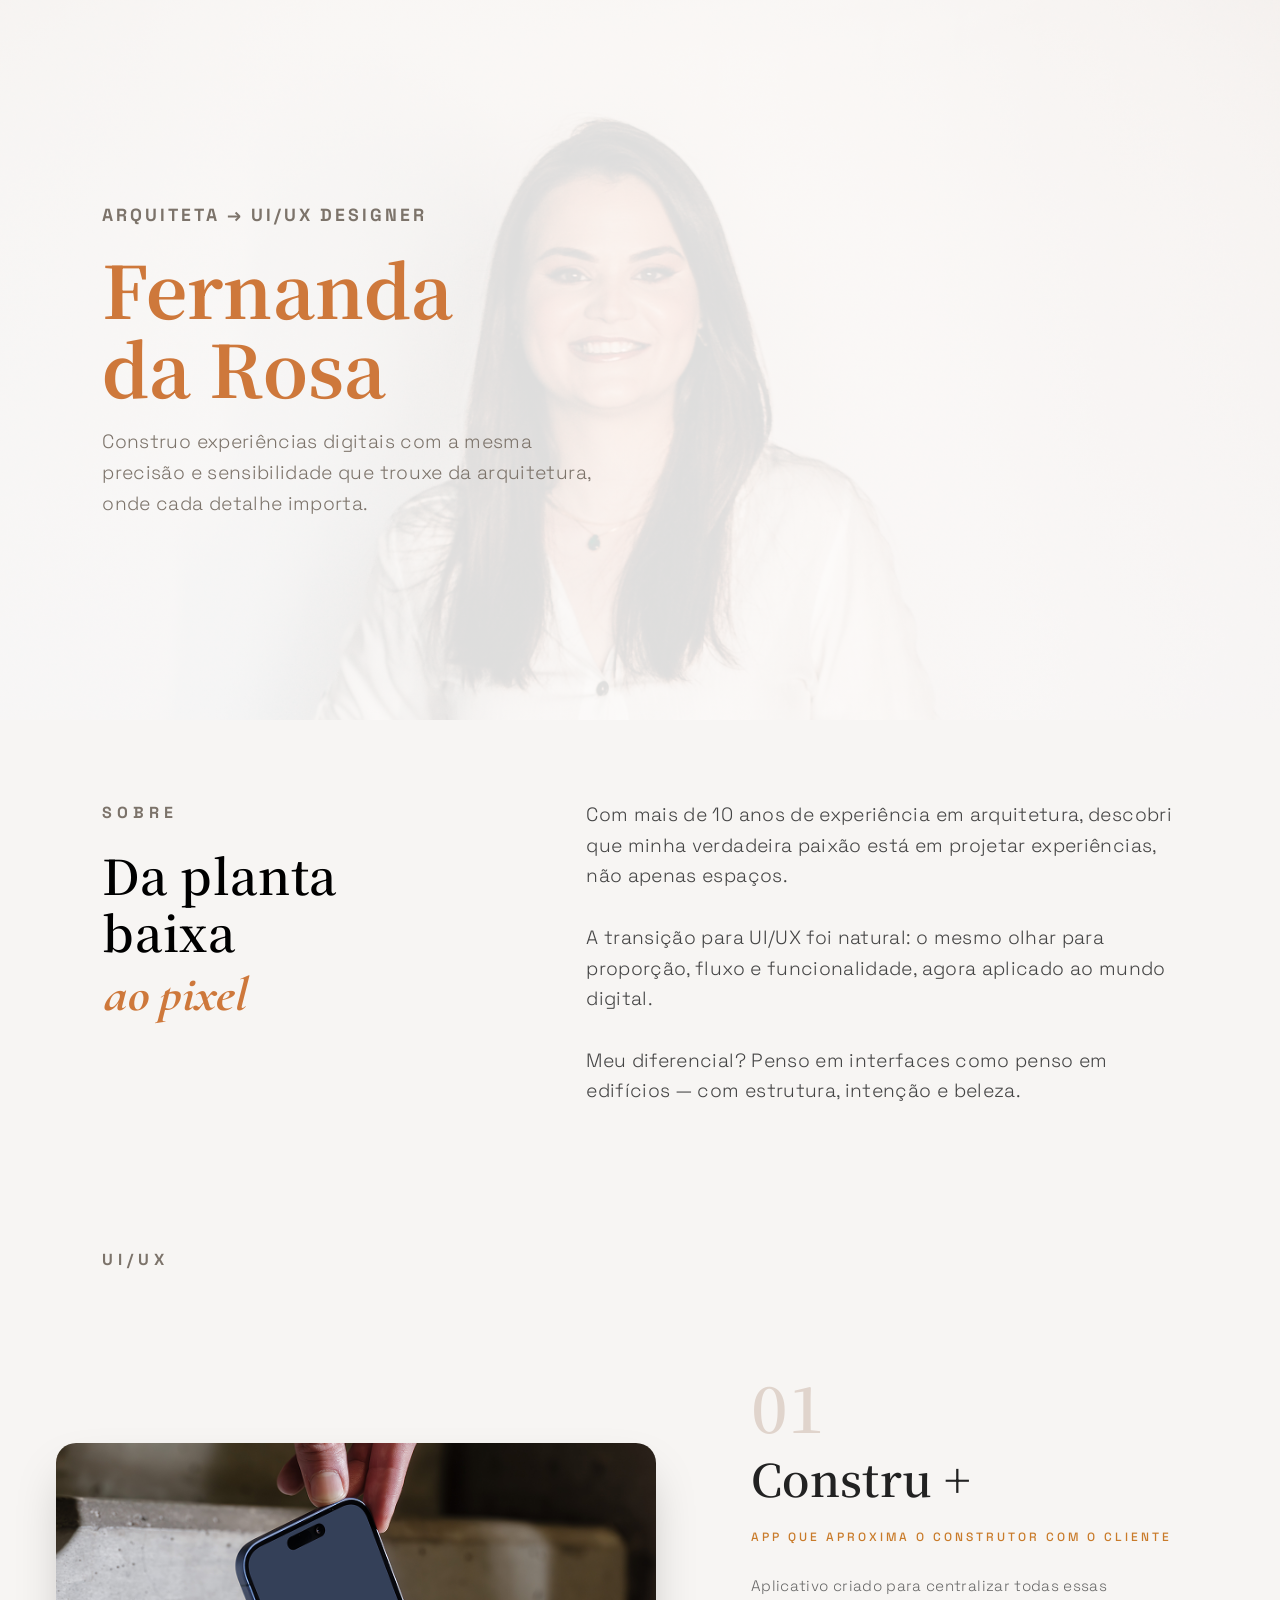
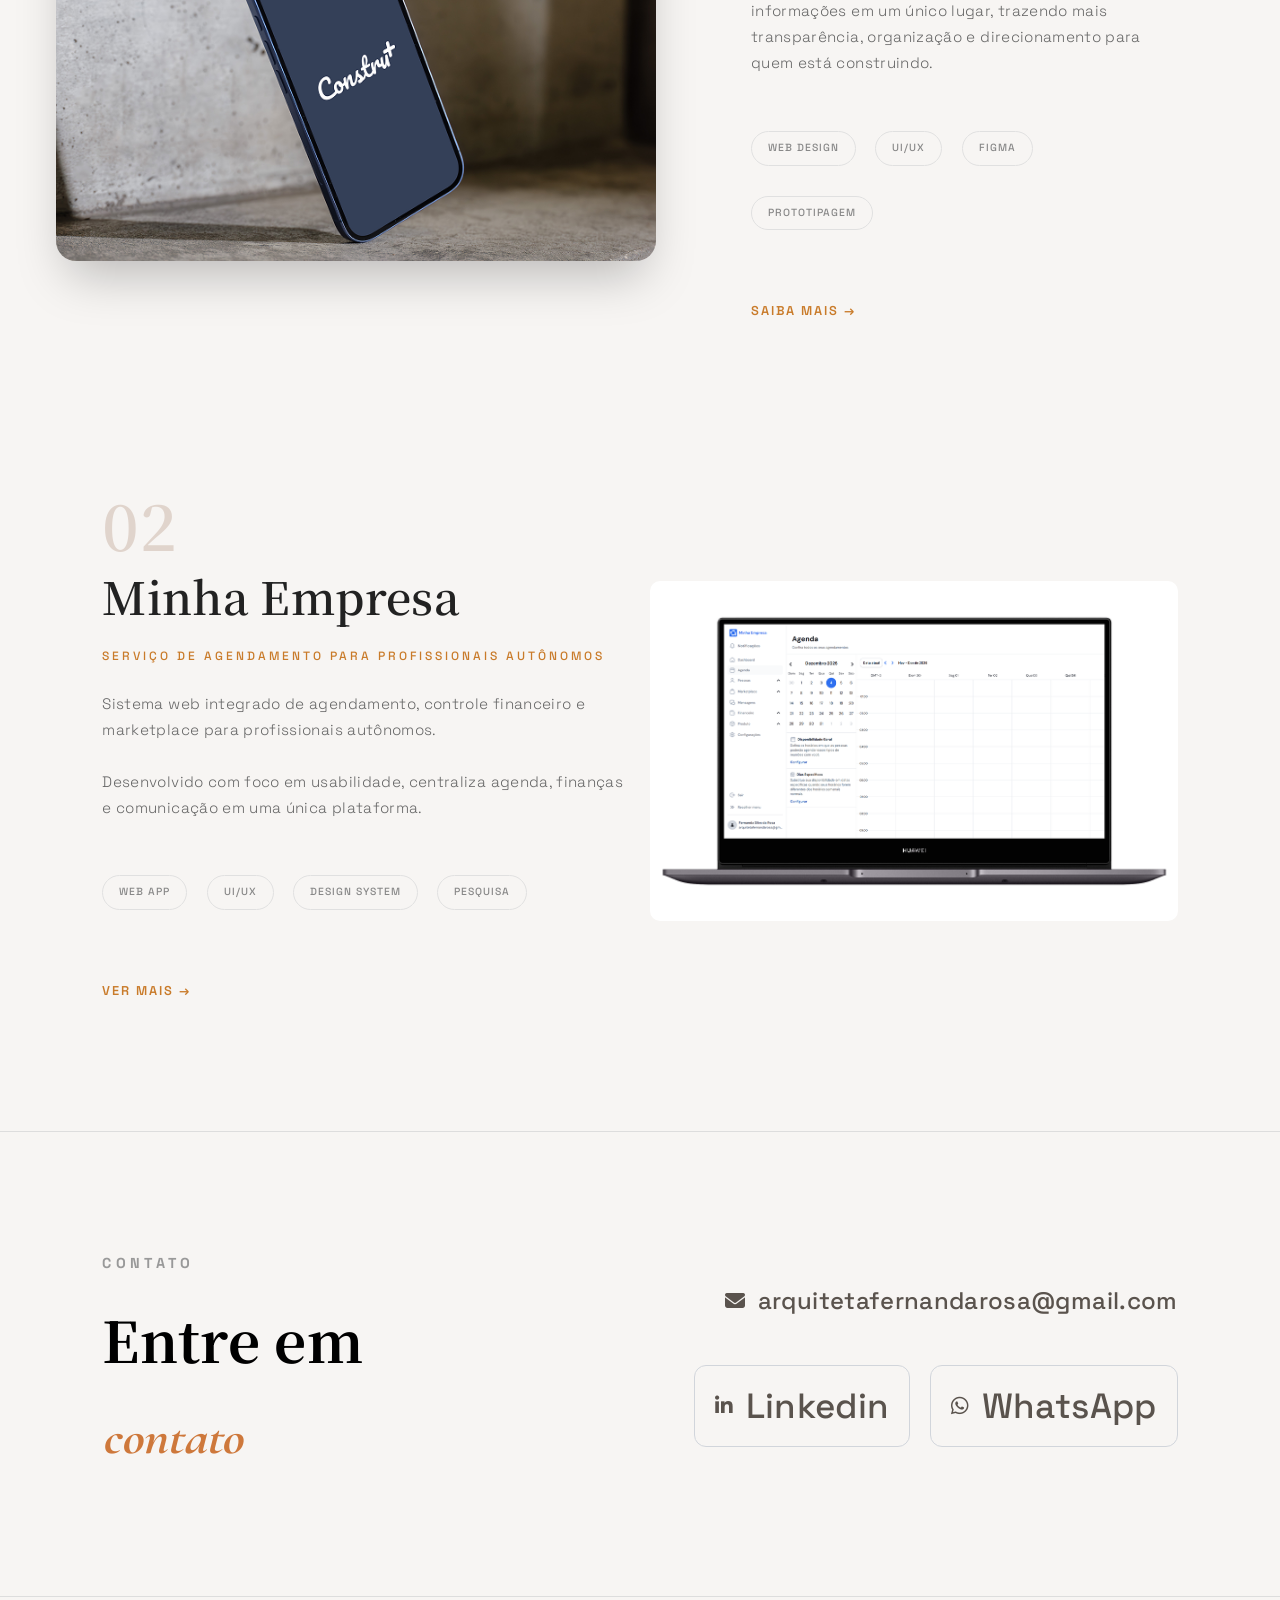
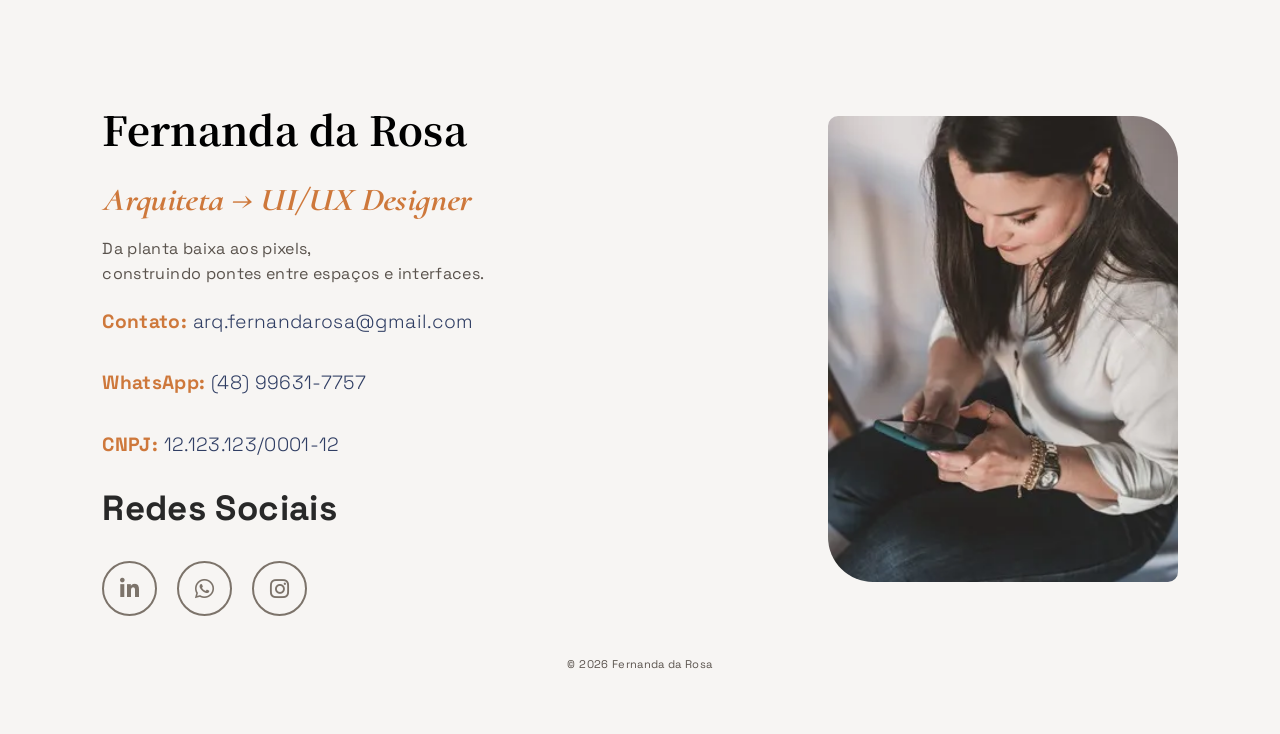
==== commit 73d24c5a: "Add files via upload" ====
--- a/index.html
+++ b/index.html
@@ -6,7 +6,7 @@
     <meta name="viewport" content="width=device-width, initial-scale=1.0">
     <title>Fernanda Rosa / Arquiteta → UI/UX Designer</title>
 
-    <link rel="shortcut icon" href="./src/imagens/logo.ico" type="image/x-icon">
+    <link rel="shortcut icon" href="./src/imagens/ric-foto-port.ico" type="image/x-icon">
 
     <!-- GOOGLE FONTS -->
 
@@ -405,7 +405,7 @@
 
         </div>
 
-        <h6>© 2026 Richard Marques</h6>
+        <h6>© 2026 Fernanda da Rosa</h6>
 
     </footer>
 
